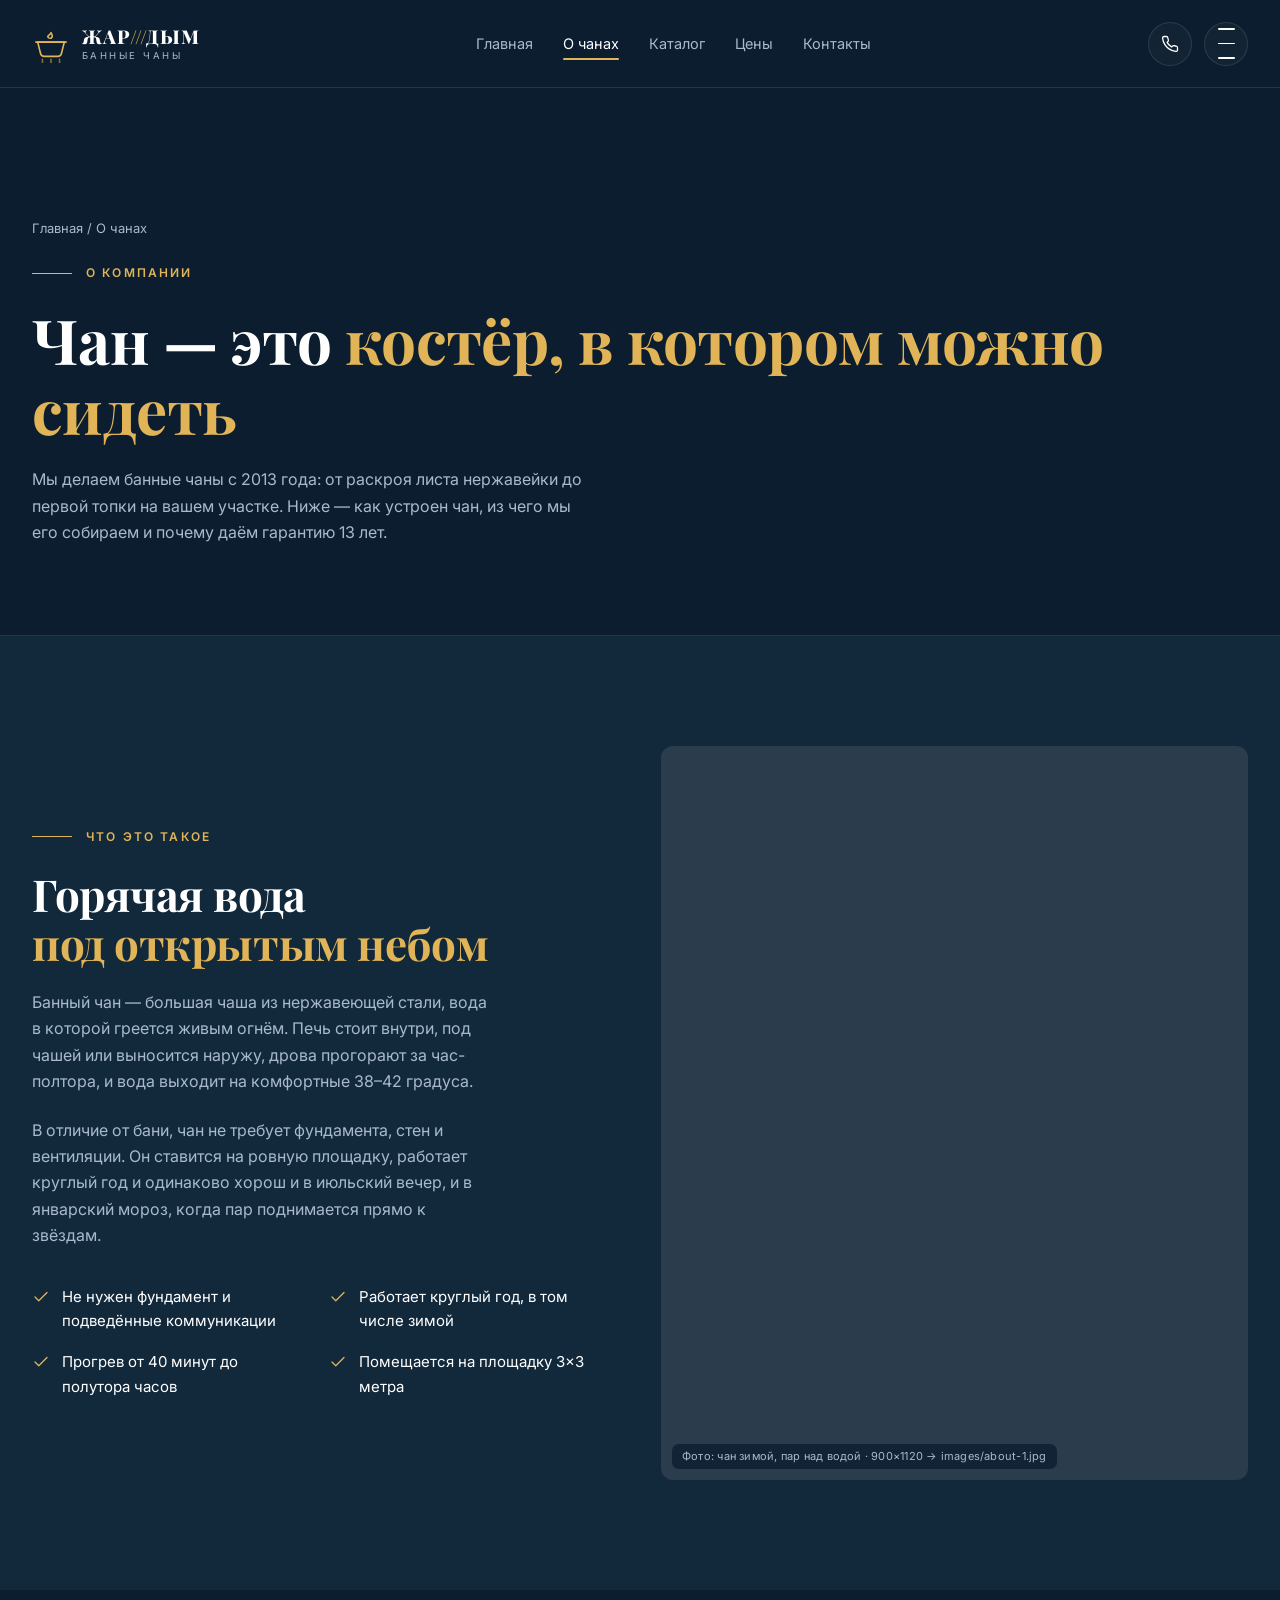
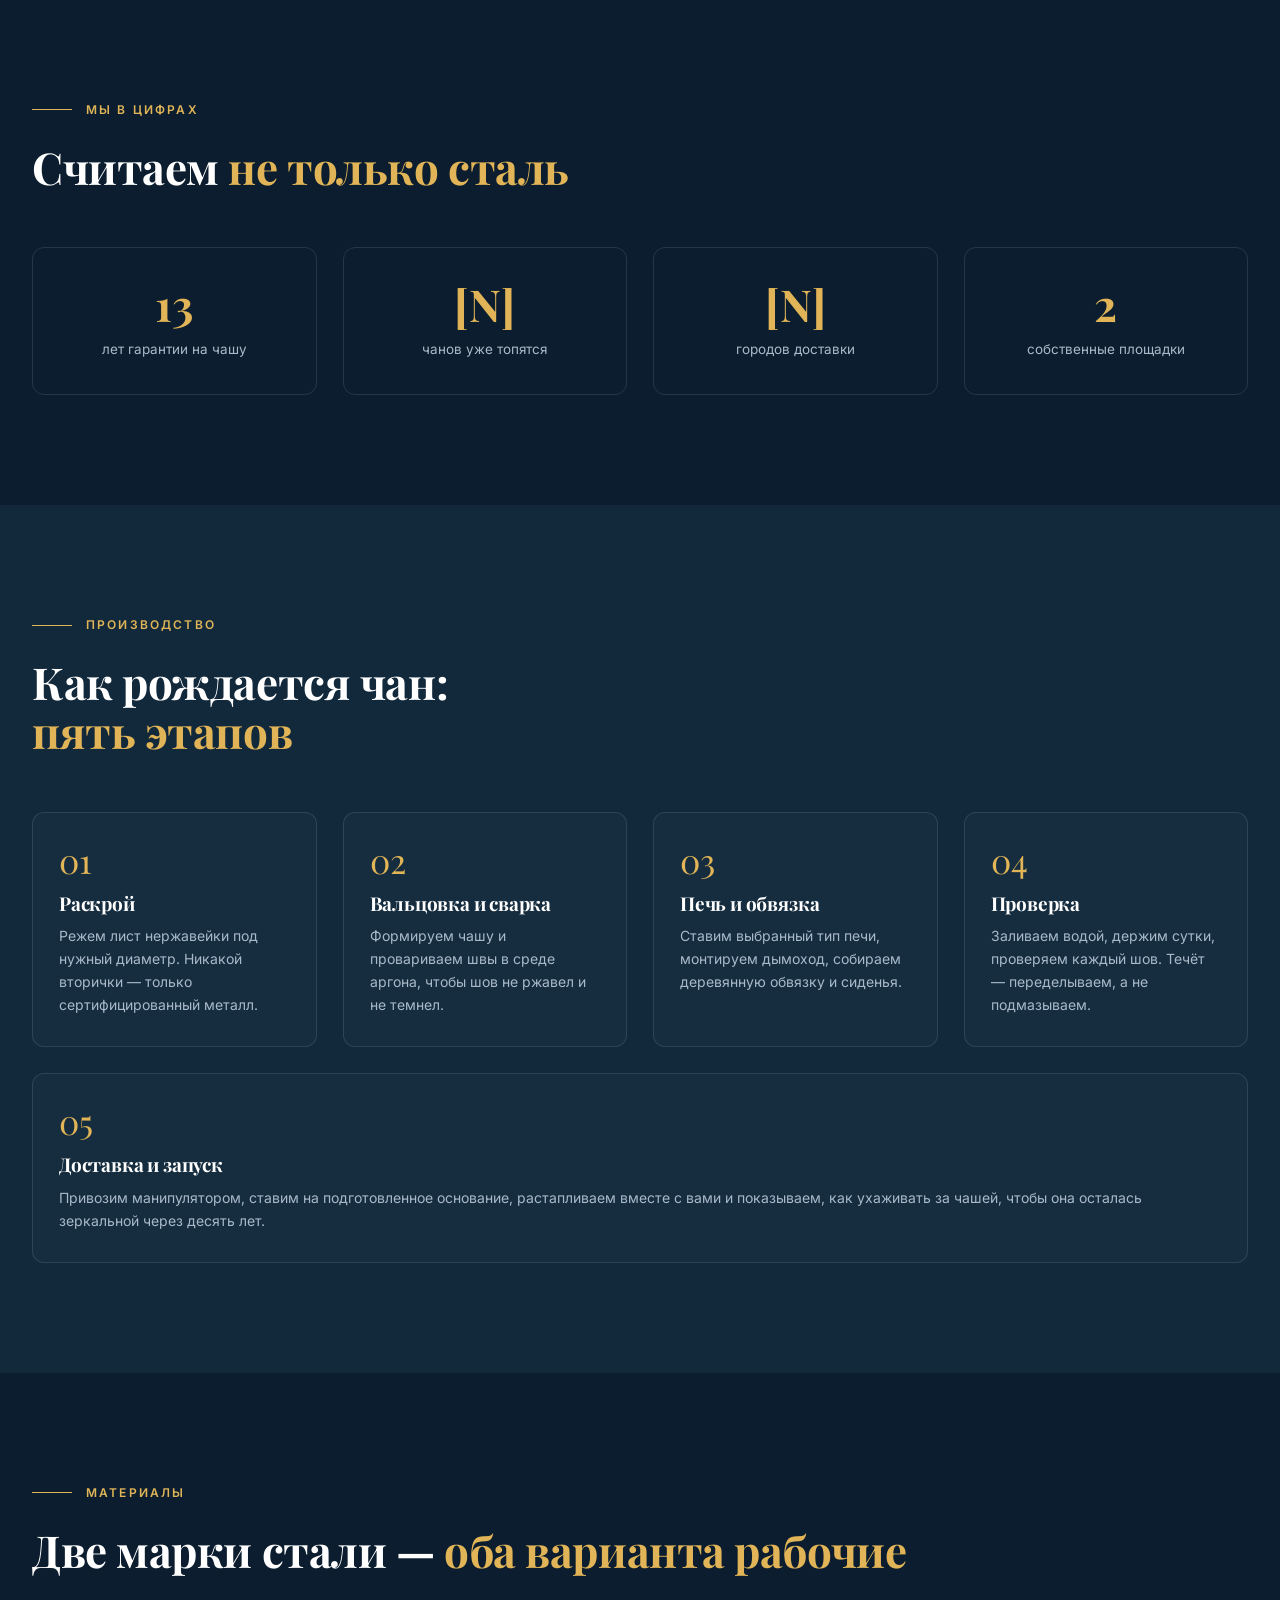
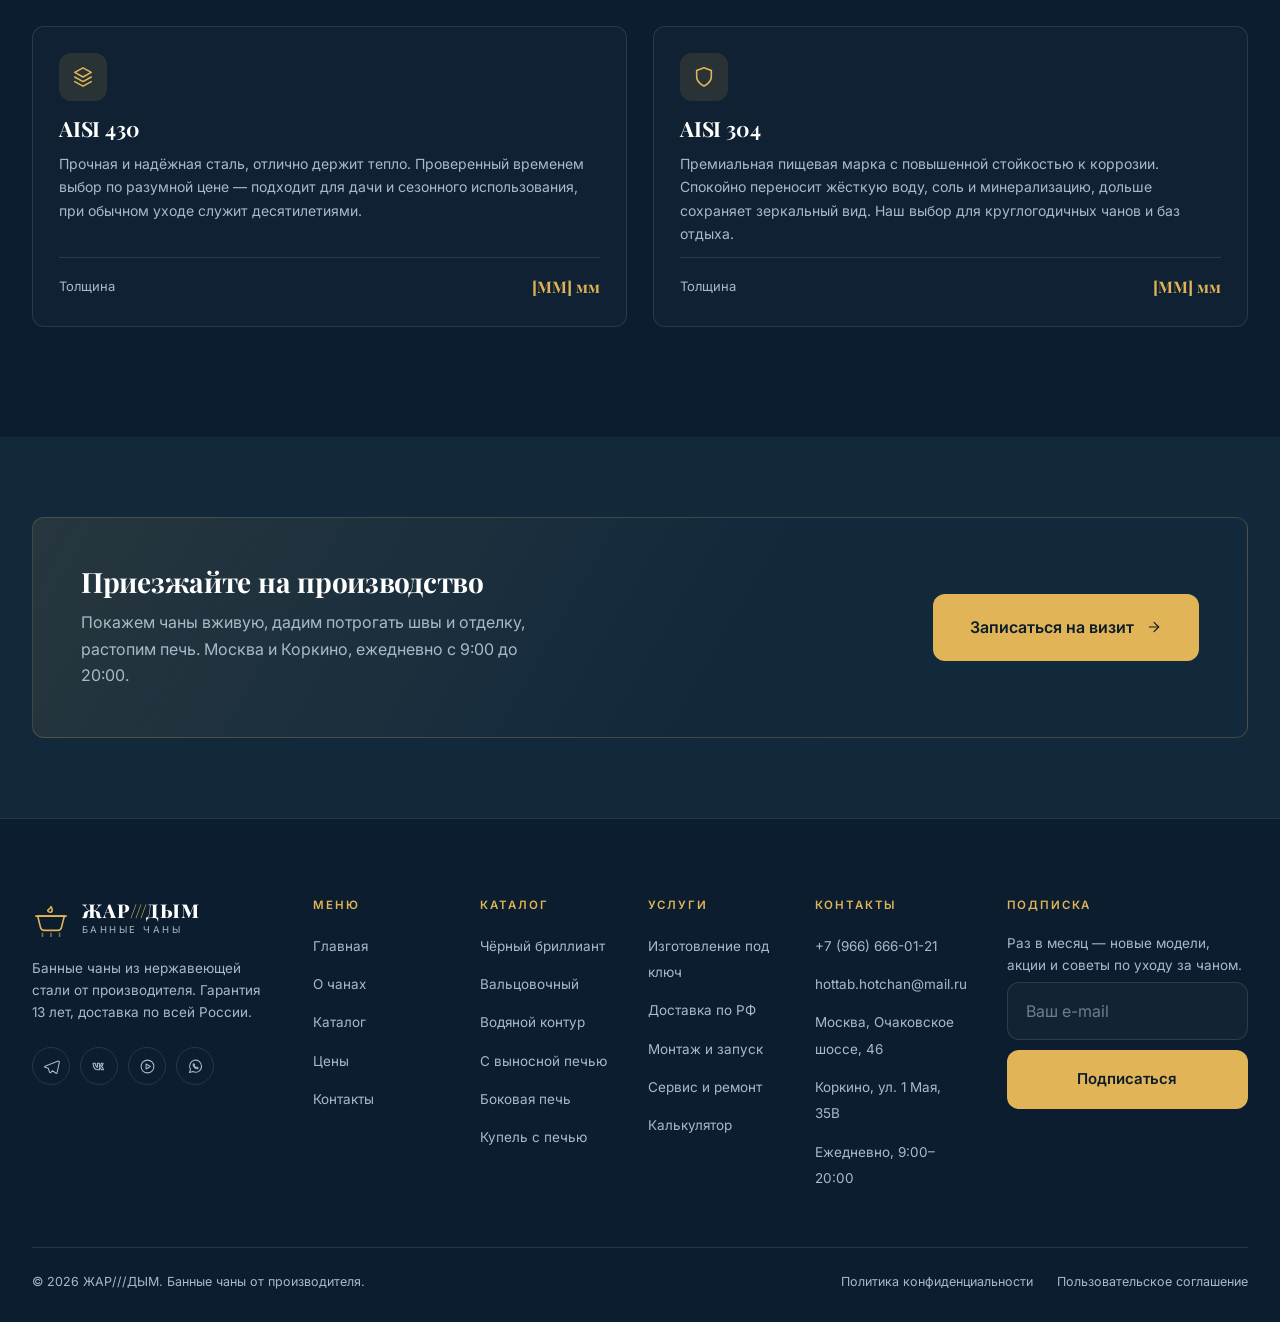
==== about.html @ 160769a7 "Add files via upload" ====
<!DOCTYPE html>
<html lang="ru">
<head>
<meta charset="UTF-8">
<meta name="viewport" content="width=device-width, initial-scale=1">
<title>О чанах — ЖАР///ДЫМ</title>
<meta name="description" content="Как устроен банный чан, из какой стали мы его варим, пять этапов производства и почему гарантия 13 лет.">
<link rel="preconnect" href="https://fonts.googleapis.com">
<link rel="preconnect" href="https://fonts.gstatic.com" crossorigin>
<link href="https://fonts.googleapis.com/css2?family=Playfair+Display:wght@600;700;800&family=Inter:wght@400;500;600;700&display=swap" rel="stylesheet">
<link rel="stylesheet" href="style.css">
</head>
<body>

<header class="header header--solid">
  <div class="container header__inner">
    <a class="logo" href="index.html" aria-label="Жар-Дым — на главную"><svg class="logo__mark" viewBox="0 0 40 40" fill="none" stroke="currentColor" stroke-width="1.7" stroke-linecap="round" stroke-linejoin="round"><path d="M6 18h28l-3 12a4 4 0 0 1-4 3H13a4 4 0 0 1-4-3Z"/><path d="M4 18h32"/><path d="M20 14c2.5-2 1-4.5 0-6-.5 2-2 2.5-3 3.5-1 1 0 2.5 3 2.5Z"/><path d="M11 40v-4M20 40v-4M29 40v-4" opacity=".55"/></svg><span class="logo__text"><span class="logo__name">ЖАР<i>///</i>ДЫМ</span><span class="logo__sub">банные чаны</span></span></a>
    <nav class="nav"><ul class="nav__list"><li><a class="nav__link" href="index.html">Главная</a></li><li><a class="nav__link is-active" href="about.html">О чанах</a></li><li><a class="nav__link" href="services.html">Каталог</a></li><li><a class="nav__link" href="prices.html">Цены</a></li><li><a class="nav__link" href="contacts.html">Контакты</a></li></ul></nav>
    <div class="header__actions">
      <a class="icon-btn" href="tel:+79666660121" aria-label="Позвонить"><svg width="18" height="18" viewBox="0 0 24 24" fill="none" stroke="currentColor" stroke-width="1.7" stroke-linecap="round" stroke-linejoin="round"><path d="M22 16.9v3a2 2 0 0 1-2.2 2 19.8 19.8 0 0 1-8.6-3.1 19.5 19.5 0 0 1-6-6A19.8 19.8 0 0 1 2.1 4.2 2 2 0 0 1 4.1 2h3a2 2 0 0 1 2 1.7c.1 1 .4 1.9.7 2.8a2 2 0 0 1-.5 2.1L8.1 9.9a16 16 0 0 0 6 6l1.3-1.2a2 2 0 0 1 2.1-.5c.9.3 1.8.6 2.8.7a2 2 0 0 1 1.7 2Z"/></svg></a>
      <button class="burger" type="button" data-burger aria-label="Меню" aria-expanded="false"><span></span><span></span><span></span></button>
    </div>
  </div>
</header>
<div class="mobile-menu" data-menu>
  <button class="mobile-menu__close" type="button" data-menu-close aria-label="Закрыть">&times;</button>
  <nav class="mobile-menu__list"><a class="" href="index.html">Главная</a><a class="is-active" href="about.html">О чанах</a><a class="" href="services.html">Каталог</a><a class="" href="prices.html">Цены</a><a class="" href="contacts.html">Контакты</a></nav>
  <div class="mobile-menu__foot">
    <a class="mobile-menu__phone" href="tel:+79666660121">+7 (966) 666-01-21</a>
    <span class="muted">Ежедневно, 9:00–20:00</span>
    <a class="btn btn--gold" href="contacts.html">Получить консультацию</a>
  </div>
</div>

<main>
<section class="page-hero">
  <div class="container">
    <p class="page-hero__crumbs"><a href="index.html">Главная</a> / О чанах</p>
    <div class="eyebrow">О компании</div>
    <h1 class="h-xl">Чан — это <span class="gold">костёр, в котором можно сидеть</span></h1>
    <p class="lead">Мы делаем банные чаны с 2013 года: от раскроя листа нержавейки до первой топки на вашем участке. Ниже — как устроен чан, из чего мы его собираем и почему даём гарантию 13 лет.</p>
  </div>
</section>

<section class="section section--b">
  <div class="container">
    <div class="why">
      <div>
        <div class="eyebrow">Что это такое</div>
        <h2 class="h-lg">Горячая вода<br><span class="gold">под открытым небом</span></h2>
        <p class="lead">Банный чан — большая чаша из нержавеющей стали, вода в которой греется живым огнём. Печь стоит внутри, под чашей или выносится наружу, дрова прогорают за час-полтора, и вода выходит на комфортные 38–42 градуса.</p>
        <p class="lead">В отличие от бани, чан не требует фундамента, стен и вентиляции. Он ставится на ровную площадку, работает круглый год и одинаково хорош и в июльский вечер, и в январский мороз, когда пар поднимается прямо к звёздам.</p>
        <div class="tick-list">
          <div class="tick"><svg width="18" height="18" viewBox="0 0 24 24" fill="none" stroke="currentColor" stroke-width="1.7" stroke-linecap="round" stroke-linejoin="round"><path d="M20 6 9 17l-5-5"/></svg><span>Не нужен фундамент и подведённые коммуникации</span></div>
          <div class="tick"><svg width="18" height="18" viewBox="0 0 24 24" fill="none" stroke="currentColor" stroke-width="1.7" stroke-linecap="round" stroke-linejoin="round"><path d="M20 6 9 17l-5-5"/></svg><span>Работает круглый год, в том числе зимой</span></div>
          <div class="tick"><svg width="18" height="18" viewBox="0 0 24 24" fill="none" stroke="currentColor" stroke-width="1.7" stroke-linecap="round" stroke-linejoin="round"><path d="M20 6 9 17l-5-5"/></svg><span>Прогрев от 40 минут до полутора часов</span></div>
          <div class="tick"><svg width="18" height="18" viewBox="0 0 24 24" fill="none" stroke="currentColor" stroke-width="1.7" stroke-linecap="round" stroke-linejoin="round"><path d="M20 6 9 17l-5-5"/></svg><span>Помещается на площадку 3×3 метра</span></div>
        </div>
      </div>
      <div class="ph" style="--img:url('images/about-1.jpg');aspect-ratio:4/5" data-ph="Фото: чан зимой, пар над водой · 900×1120 → images/about-1.jpg"></div>
    </div>
  </div>
</section>

<section class="section section--a">
  <div class="container">
    <div class="eyebrow">Мы в цифрах</div>
    <h2 class="h-lg">Считаем <span class="gold">не только сталь</span></h2>
    <div class="stats">
      <div class="stat"><b>13</b><span>лет гарантии на чашу</span></div>
      <div class="stat"><b>[N]</b><span>чанов уже топятся</span></div>
      <div class="stat"><b>[N]</b><span>городов доставки</span></div>
      <div class="stat"><b>2</b><span>собственные площадки</span></div>
    </div>
  </div>
</section>

<section class="section section--b">
  <div class="container">
    <div class="eyebrow">Производство</div>
    <h2 class="h-lg">Как рождается чан:<br><span class="gold">пять этапов</span></h2>
    <div class="steps">
      <article class="step"><div class="step__num">01</div><h3>Раскрой</h3><p>Режем лист нержавейки под нужный диаметр. Никакой вторички — только сертифицированный металл.</p></article>
      <article class="step"><div class="step__num">02</div><h3>Вальцовка и сварка</h3><p>Формируем чашу и провариваем швы в среде аргона, чтобы шов не ржавел и не темнел.</p></article>
      <article class="step"><div class="step__num">03</div><h3>Печь и обвязка</h3><p>Ставим выбранный тип печи, монтируем дымоход, собираем деревянную обвязку и сиденья.</p></article>
      <article class="step"><div class="step__num">04</div><h3>Проверка</h3><p>Заливаем водой, держим сутки, проверяем каждый шов. Течёт — переделываем, а не подмазываем.</p></article>
    </div>
    <div class="steps" style="margin-top:26px;grid-template-columns:1fr">
      <article class="step"><div class="step__num">05</div><h3>Доставка и запуск</h3><p>Привозим манипулятором, ставим на подготовленное основание, растапливаем вместе с вами и показываем, как ухаживать за чашей, чтобы она осталась зеркальной через десять лет.</p></article>
    </div>
  </div>
</section>

<section class="section section--a">
  <div class="container">
    <div class="eyebrow">Материалы</div>
    <h2 class="h-lg">Две марки стали — <span class="gold">оба варианта рабочие</span></h2>
    <div class="cards cards--2">
      <article class="card"><div class="card__body">
        <div class="card__icon"><svg width="22" height="22" viewBox="0 0 24 24" fill="none" stroke="currentColor" stroke-width="1.7" stroke-linecap="round" stroke-linejoin="round"><path d="m12 2 9 5-9 5-9-5Z"/><path d="m3 12 9 5 9-5"/><path d="m3 17 9 5 9-5"/></svg></div>
        <h3>AISI 430</h3>
        <p>Прочная и надёжная сталь, отлично держит тепло. Проверенный временем выбор по разумной цене — подходит для дачи и сезонного использования, при обычном уходе служит десятилетиями.</p>
        <div class="card__meta"><span>Толщина</span><b>[ММ] мм</b></div>
      </div></article>
      <article class="card"><div class="card__body">
        <div class="card__icon"><svg width="22" height="22" viewBox="0 0 24 24" fill="none" stroke="currentColor" stroke-width="1.7" stroke-linecap="round" stroke-linejoin="round"><path d="M12 22s8-4 8-10V5l-8-3-8 3v7c0 6 8 10 8 10Z"/></svg></div>
        <h3>AISI 304</h3>
        <p>Премиальная пищевая марка с повышенной стойкостью к коррозии. Спокойно переносит жёсткую воду, соль и минерализацию, дольше сохраняет зеркальный вид. Наш выбор для круглогодичных чанов и баз отдыха.</p>
        <div class="card__meta"><span>Толщина</span><b>[ММ] мм</b></div>
      </div></article>
    </div>
  </div>
</section>

<section class="section section--b section--tight">
  <div class="container">
    <div class="cta-band">
      <div>
        <h2 class="h-md">Приезжайте на производство</h2>
        <p class="lead" style="margin-top:12px">Покажем чаны вживую, дадим потрогать швы и отделку, растопим печь. Москва и Коркино, ежедневно с 9:00 до 20:00.</p>
      </div>
      <a class="btn btn--gold btn--lg" href="contacts.html">Записаться на визит <svg width="16" height="16" viewBox="0 0 24 24" fill="none" stroke="currentColor" stroke-width="1.7" stroke-linecap="round" stroke-linejoin="round"><path d="M5 12h14"/><path d="m12 5 7 7-7 7"/></svg></a>
    </div>
  </div>
</section>
</main>

<footer class="footer">
  <div class="container">
    <div class="footer__grid">
      <div class="footer__brand">
        <a class="logo" href="index.html" aria-label="Жар-Дым — на главную"><svg class="logo__mark" viewBox="0 0 40 40" fill="none" stroke="currentColor" stroke-width="1.7" stroke-linecap="round" stroke-linejoin="round"><path d="M6 18h28l-3 12a4 4 0 0 1-4 3H13a4 4 0 0 1-4-3Z"/><path d="M4 18h32"/><path d="M20 14c2.5-2 1-4.5 0-6-.5 2-2 2.5-3 3.5-1 1 0 2.5 3 2.5Z"/><path d="M11 40v-4M20 40v-4M29 40v-4" opacity=".55"/></svg><span class="logo__text"><span class="logo__name">ЖАР<i>///</i>ДЫМ</span><span class="logo__sub">банные чаны</span></span></a>
        <p class="footer__about">Банные чаны из нержавеющей стали от производителя. Гарантия 13 лет, доставка по всей России.</p>
        <div class="socials">
          <a class="social" href="#" aria-label="Telegram"><svg width="17" height="17" viewBox="0 0 24 24" fill="none" stroke="currentColor" stroke-width="1.5" stroke-linecap="round" stroke-linejoin="round"><path d="M21.5 4.3 2.9 11.5c-1.1.4-1.1 1.1-.2 1.4l4.7 1.5 1.8 5.5c.2.6.4.8 1 .8.5 0 .7-.2 1-.5l2.3-2.2 4.7 3.5c.9.5 1.5.2 1.7-.8l3.1-14.6c.3-1.2-.5-1.8-1.5-1.4Z"/></svg></a>
          <a class="social" href="#" aria-label="ВКонтакте"><svg width="17" height="17" viewBox="0 0 24 24" fill="none" stroke="currentColor" stroke-width="1.5" stroke-linecap="round" stroke-linejoin="round"><path d="M3 7.5h3c.3 3.5 1.9 5.5 3 5.9V7.5h2.9v4.3c1.1-.1 2.2-1.4 2.6-4.3H17c-.3 2.4-1.5 4-2.4 4.6 1 .5 2.4 1.9 3 4.4h-3c-.4-1.7-1.5-2.9-2.7-3v3H9c-3.2 0-5.5-2.5-6-8.5Z"/></svg></a>
          <a class="social" href="#" aria-label="Rutube"><svg width="17" height="17" viewBox="0 0 24 24" fill="none" stroke="currentColor" stroke-width="1.5" stroke-linecap="round" stroke-linejoin="round"><circle cx="12" cy="12" r="9"/><path d="m10 8.5 6 3.5-6 3.5Z"/></svg></a>
          <a class="social" href="https://wa.me/79666660121" aria-label="WhatsApp"><svg width="17" height="17" viewBox="0 0 24 24" fill="none" stroke="currentColor" stroke-width="1.5" stroke-linecap="round" stroke-linejoin="round"><path d="M20.5 11.6a8.4 8.4 0 0 1-12.3 7.5L3.5 20.5l1.5-4.6A8.4 8.4 0 1 1 20.5 11.6Z"/><path d="M8.8 8.4c.3-.6 1.1-.4 1.3 0l.6 1.3c.1.3 0 .6-.2.8l-.4.4a5 5 0 0 0 2.6 2.6l.4-.4c.2-.2.5-.3.8-.2l1.3.6c.4.2.6 1 0 1.3-1.4.7-3.4-.4-4.7-1.7-1.3-1.3-2.4-3.3-1.7-4.7Z"/></svg></a>
        </div>
      </div>
      <div class="footer__col"><h4>Меню</h4><ul>
        <li><a href="index.html">Главная</a></li>
        <li><a href="about.html">О чанах</a></li>
        <li><a href="services.html">Каталог</a></li>
        <li><a href="prices.html">Цены</a></li>
        <li><a href="contacts.html">Контакты</a></li>
      </ul></div>
      <div class="footer__col"><h4>Каталог</h4><ul>
        <li><a href="services.html#modeli">Чёрный бриллиант</a></li>
        <li><a href="services.html#modeli">Вальцовочный</a></li>
        <li><a href="services.html#modeli">Водяной контур</a></li>
        <li><a href="services.html#modeli">С выносной печью</a></li>
        <li><a href="services.html#modeli">Боковая печь</a></li>
        <li><a href="services.html#modeli">Купель с печью</a></li>
      </ul></div>
      <div class="footer__col"><h4>Услуги</h4><ul>
        <li><a href="services.html#uslugi">Изготовление под ключ</a></li>
        <li><a href="contacts.html#dostavka">Доставка по РФ</a></li>
        <li><a href="services.html#uslugi">Монтаж и запуск</a></li>
        <li><a href="services.html#uslugi">Сервис и ремонт</a></li>
        <li><a href="prices.html#kalkulyator">Калькулятор</a></li>
      </ul></div>
      <div class="footer__col"><h4>Контакты</h4><ul>
        <li><a href="tel:+79666660121">+7 (966) 666-01-21</a></li>
        <li><a href="mailto:hottab.hotchan@mail.ru">hottab.hotchan@mail.ru</a></li>
        <li><span>Москва, Очаковское шоссе, 46</span></li>
        <li><span>Коркино, ул. 1 Мая, 35В</span></li>
        <li><span>Ежедневно, 9:00–20:00</span></li>
      </ul></div>
      <div class="footer__col subscribe"><h4>Подписка</h4>
        <p class="muted" style="font-size:13.5px">Раз в месяц — новые модели, акции и советы по уходу за чаном.</p>
        <form onsubmit="return false">
          <input class="input" type="email" placeholder="Ваш e-mail" aria-label="E-mail">
          <button class="btn btn--gold btn--block" type="submit">Подписаться</button>
        </form>
      </div>
    </div>
  </div>
  <div class="container">
    <div class="footer__bottom">
      <span>© 2026 ЖАР///ДЫМ. Банные чаны от производителя.</span>
      <span class="footer__legal">
        <a href="#">Политика конфиденциальности</a>
        <a href="#">Пользовательское соглашение</a>
      </span>
    </div>
  </div>
</footer>

<script src="script.js"></script>
</body>
</html>
---- style.css ----
/* ============================================================
   ЖАР///ДЫМ — банные чаны
   Общий файл стилей для всех страниц
   ============================================================ */

/* ---------- 1. Переменные и сброс ---------- */
:root{
  --bg:#0E2233;
  --sec-a:#0B1D2E;
  --sec-b:#12293C;
  --card:#14304a;
  --gold:#E0B457;
  --gold-dim:#c99f45;
  --text:#ffffff;
  --muted:#A8BACA;
  --line:rgba(224,180,87,.22);
  --line-soft:rgba(168,186,202,.16);
  --r:12px;
  --ph-bg:#2b3d4d;
  --container:1280px;
  --hdr:88px;
}

*,*::before,*::after{box-sizing:border-box;}
html{scroll-behavior:smooth;}
body{
  margin:0;
  background:var(--bg);
  color:var(--text);
  font-family:'Inter',system-ui,-apple-system,'Segoe UI',Roboto,sans-serif;
  font-size:16px;
  line-height:1.65;
  -webkit-font-smoothing:antialiased;
  overflow-x:hidden;
}
img{max-width:100%;display:block;}
a{color:inherit;text-decoration:none;}
button,input,textarea,select{font:inherit;color:inherit;}
ul{margin:0;padding:0;list-style:none;}
h1,h2,h3,h4{
  font-family:'Playfair Display',Georgia,serif;
  font-weight:700;
  line-height:1.12;
  margin:0;
  letter-spacing:-.01em;
}
p{margin:0;}
.gold{color:var(--gold);}
.muted{color:var(--muted);}

/* ---------- 2. Сетка ---------- */
.container{
  width:100%;
  max-width:var(--container);
  margin:0 auto;
  padding:0 32px;
}
.section{padding:110px 0;}
.section--a{background:var(--sec-a);}
.section--b{background:var(--sec-b);}
.section--tight{padding:80px 0;}

/* тонкая золотая линия-разделитель */
.hr-gold{
  height:1px;
  background:linear-gradient(90deg,transparent,var(--line),transparent);
  border:0;
  margin:0;
}

/* ---------- 3. Типографика секций ---------- */
.eyebrow{
  display:flex;
  align-items:center;
  gap:14px;
  font-size:12px;
  font-weight:600;
  letter-spacing:.18em;
  text-transform:uppercase;
  color:var(--gold);
  margin-bottom:22px;
}
.eyebrow::before{
  content:"";
  width:40px;
  height:1px;
  background:var(--gold);
  flex:none;
}
.eyebrow--center{justify-content:center;}

.h-xl{font-size:clamp(38px,5.4vw,62px);}
.h-lg{font-size:clamp(30px,3.6vw,44px);}
.h-md{font-size:clamp(22px,2.2vw,28px);}
.h-sm{font-size:20px;}

.lead{
  color:var(--muted);
  font-size:16px;
  max-width:46ch;
  margin-top:22px;
}
.lead--center{margin-left:auto;margin-right:auto;text-align:center;}

/* ---------- 4. Кнопки ---------- */
.btn{
  display:inline-flex;
  align-items:center;
  justify-content:center;
  gap:12px;
  padding:16px 30px;
  border-radius:var(--r);
  border:1px solid transparent;
  font-size:15px;
  font-weight:600;
  cursor:pointer;
  transition:background .2s,color .2s,border-color .2s,transform .15s;
  text-align:center;
}
.btn:active{transform:translateY(1px);}
.btn--gold{background:var(--gold);color:#0d1c29;}
.btn--gold:hover{background:#efc76a;}
.btn--ghost{border-color:var(--line);color:var(--text);background:transparent;}
.btn--ghost:hover{border-color:var(--gold);color:var(--gold);}
.btn--block{width:100%;}
.btn--lg{padding:19px 36px;font-size:16px;}
.btn[disabled]{opacity:.45;cursor:not-allowed;}
.btn svg{flex:none;}

/* ---------- 5. Заглушки под фотографии ----------
   Серый прямоугольник с подписью. Если положить реальный файл
   в images/, он подхватится автоматически через --img.
   Чтобы убрать подписи после загрузки фото — удалите правило .ph::after
------------------------------------------------------------------ */
.ph{
  position:relative;
  background-color:var(--ph-bg);
  background-image:var(--img);
  background-size:cover;
  background-position:center;
  border-radius:var(--r);
  overflow:hidden;
}
.ph::after{
  content:attr(data-ph);
  position:absolute;
  left:10px;
  bottom:10px;
  max-width:calc(100% - 20px);
  padding:5px 10px;
  background:rgba(11,29,46,.78);
  border:1px solid var(--line-soft);
  border-radius:8px;
  font-size:11px;
  line-height:1.35;
  letter-spacing:.02em;
  color:var(--muted);
  pointer-events:none;
}

/* ---------- 6. Шапка ---------- */
.header{
  position:absolute;
  top:0;left:0;right:0;
  z-index:60;
  height:var(--hdr);
  display:flex;
  align-items:center;
}
.header--solid{
  position:relative;
  background:var(--sec-a);
  border-bottom:1px solid var(--line-soft);
}
.header__inner{
  display:flex;
  align-items:center;
  gap:32px;
  width:100%;
}

.logo{display:flex;align-items:center;gap:12px;flex:none;}
.logo__mark{
  width:38px;height:38px;flex:none;
  color:var(--gold);
}
.logo__text{display:flex;flex-direction:column;line-height:1;}
.logo__name{
  font-family:'Playfair Display',serif;
  font-size:19px;
  font-weight:800;
  letter-spacing:.04em;
}
.logo__name i{color:var(--gold);font-style:normal;letter-spacing:-.02em;}
.logo__sub{
  font-size:9.5px;
  letter-spacing:.26em;
  text-transform:uppercase;
  color:var(--muted);
  margin-top:5px;
}

.nav{margin:0 auto;}
.nav__list{display:flex;gap:30px;}
.nav__link{
  position:relative;
  font-size:14.5px;
  color:var(--muted);
  padding:6px 0;
  transition:color .2s;
}
.nav__link:hover{color:var(--text);}
.nav__link.is-active{color:var(--text);}
.nav__link.is-active::after{
  content:"";
  position:absolute;
  left:0;right:0;bottom:-2px;
  height:2px;
  background:var(--gold);
  border-radius:2px;
}

.header__actions{display:flex;align-items:center;gap:12px;flex:none;}
.icon-btn{
  width:44px;height:44px;
  display:grid;place-items:center;
  border-radius:50%;
  border:1px solid var(--line-soft);
  background:rgba(255,255,255,.03);
  color:var(--text);
  cursor:pointer;
  transition:border-color .2s,color .2s;
}
.icon-btn:hover{border-color:var(--gold);color:var(--gold);}
.burger{
  width:44px;height:44px;
  display:grid;place-items:center;gap:0;
  border-radius:50%;
  border:1px solid var(--line-soft);
  background:rgba(255,255,255,.03);
  cursor:pointer;
}
.burger span{
  display:block;
  width:17px;height:1.6px;
  background:var(--text);
  border-radius:2px;
  transition:transform .25s,opacity .2s;
}
.burger span+span{margin-top:4px;}
.burger.is-open span:nth-child(1){transform:translateY(5.6px) rotate(45deg);}
.burger.is-open span:nth-child(2){opacity:0;}
.burger.is-open span:nth-child(3){transform:translateY(-5.6px) rotate(-45deg);}

/* мобильное меню */
.mobile-menu{
  position:fixed;
  inset:0;
  z-index:90;
  background:var(--sec-a);
  padding:100px 32px 40px;
  transform:translateX(100%);
  transition:transform .32s ease;
  overflow-y:auto;
}
.mobile-menu.is-open{transform:translateX(0);}
.mobile-menu__list{display:flex;flex-direction:column;}
.mobile-menu__list a{
  display:block;
  padding:18px 0;
  font-family:'Playfair Display',serif;
  font-size:24px;
  border-bottom:1px solid var(--line-soft);
}
.mobile-menu__list a.is-active{color:var(--gold);}
.mobile-menu__foot{margin-top:34px;display:flex;flex-direction:column;gap:14px;}
.mobile-menu__phone{font-size:22px;font-weight:600;}
.mobile-menu__close{
  position:absolute;
  top:22px;right:26px;
  width:44px;height:44px;
  border-radius:50%;
  border:1px solid var(--line-soft);
  background:transparent;
  color:var(--text);
  font-size:22px;
  cursor:pointer;
  line-height:1;
}

/* ---------- 7. Первый экран ---------- */
.hero{
  position:relative;
  min-height:760px;
  display:flex;
  align-items:center;
  padding:calc(var(--hdr) + 40px) 0 70px;
  overflow:hidden;
}
.hero__media{
  position:absolute;
  inset:0;
  background-color:var(--ph-bg);
  background-image:var(--img);
  background-size:cover;
  background-position:center;
}
.hero__media::before{
  content:"";
  position:absolute;
  inset:0;
  background:
    linear-gradient(90deg,rgba(11,25,40,.94) 0%,rgba(11,25,40,.80) 42%,rgba(11,25,40,.30) 75%,rgba(11,25,40,.55) 100%),
    linear-gradient(180deg,rgba(11,25,40,.75) 0%,transparent 30%,rgba(11,25,40,.55) 100%);
}
.hero__media::after{
  content:attr(data-ph);
  position:absolute;
  right:14px;bottom:14px;
  padding:6px 12px;
  background:rgba(11,29,46,.75);
  border:1px solid var(--line-soft);
  border-radius:8px;
  font-size:11px;
  color:var(--muted);
}
.hero__inner{position:relative;z-index:2;max-width:640px;}

.geo{
  display:flex;
  align-items:center;
  gap:9px;
  font-size:13px;
  color:var(--muted);
  margin-bottom:26px;
}
.geo svg{color:var(--gold);flex:none;}

.hero__title{font-size:clamp(40px,5.8vw,66px);}
.hero__text{color:#c9d6e0;margin-top:24px;max-width:44ch;font-size:16.5px;}

.chips{display:flex;flex-wrap:wrap;gap:10px;margin-top:34px;}
.chip{
  display:inline-flex;
  align-items:center;
  gap:9px;
  padding:11px 18px;
  border:1px solid var(--line-soft);
  border-radius:var(--r);
  background:rgba(14,34,51,.55);
  backdrop-filter:blur(6px);
  font-size:13.5px;
  color:#dbe6ee;
}
.chip svg{color:var(--gold);flex:none;}

.hero__cta{display:flex;align-items:center;gap:26px;flex-wrap:wrap;margin-top:36px;}
.hero__price{font-size:14px;color:var(--muted);}
.hero__price b{
  font-family:'Playfair Display',serif;
  font-size:26px;
  color:var(--gold);
  font-weight:700;
  margin:0 4px;
}

.rating{display:flex;align-items:center;gap:14px;margin-top:38px;flex-wrap:wrap;}
.rating__stars{display:flex;gap:4px;color:var(--gold);}
.rating__stars svg{fill:currentColor;stroke:none;}
.rating__value{font-weight:600;font-size:15px;}
.rating__count{color:var(--muted);font-size:13px;}

/* ---------- 8. Внутренний герой (не главная) ---------- */
.page-hero{
  position:relative;
  padding:130px 0 90px;
  background:var(--sec-a);
  border-bottom:1px solid var(--line-soft);
}
.page-hero__crumbs{font-size:13px;color:var(--muted);margin-bottom:24px;}
.page-hero__crumbs a:hover{color:var(--gold);}
.page-hero .lead{max-width:56ch;}

/* ---------- 9. Блок «Почему мы» ---------- */
.why{
  display:grid;
  grid-template-columns:minmax(0,1fr) minmax(0,1.05fr);
  gap:70px;
  align-items:center;
}
.why__features{
  display:grid;
  grid-template-columns:1fr 1fr;
  gap:22px 30px;
  margin:38px 0 40px;
}
.feature{display:flex;align-items:flex-start;gap:13px;}
.feature svg{color:var(--gold);flex:none;margin-top:2px;}
.feature b{font-weight:500;font-size:14.5px;display:block;}
.feature span{font-size:12.5px;color:var(--muted);display:block;margin-top:2px;}

/* ромбовидный коллаж */
.diamond{
  position:relative;
  width:100%;
  max-width:560px;
  margin-left:auto;
  aspect-ratio:1;
}
.diamond__cell{
  position:absolute;
  width:var(--s);
  aspect-ratio:1;
  left:var(--x);
  top:var(--y);
  transform:translate(-50%,-50%) rotate(45deg);
  border:2px solid rgba(224,180,87,.35);
  border-radius:8px;
  overflow:hidden;
  background-color:var(--ph-bg);
}
.diamond__img{
  position:absolute;
  inset:0;
  transform:rotate(-45deg) scale(1.45);
  background-color:var(--ph-bg);
  background-image:var(--img);
  background-size:cover;
  background-position:center;
}
.diamond__cell::after{
  content:attr(data-ph);
  position:absolute;
  inset:0;
  display:grid;
  place-items:center;
  transform:rotate(-45deg);
  text-align:center;
  font-size:11px;
  line-height:1.3;
  color:var(--muted);
  padding:14%;
  pointer-events:none;
}
.diamond__badge{
  position:absolute;
  left:50%;top:44%;
  width:13%;
  aspect-ratio:1;
  transform:translate(-50%,-50%) rotate(45deg);
  background:var(--gold);
  border-radius:10px;
  display:grid;
  place-items:center;
  z-index:5;
  box-shadow:0 0 0 12px rgba(14,34,51,.9);
}
.diamond__badge svg{transform:rotate(-45deg);color:#0d1c29;}

/* ---------- 10. Блок-предложение ---------- */
.offer{
  position:relative;
  min-height:520px;
  display:flex;
  align-items:center;
  padding:90px 0;
  overflow:hidden;
}
.offer__media{
  position:absolute;
  inset:0;
  background-color:var(--ph-bg);
  background-image:var(--img);
  background-size:cover;
  background-position:center;
}
.offer__media::before{
  content:"";
  position:absolute;inset:0;
  background:linear-gradient(90deg,rgba(11,25,40,.92) 0%,rgba(11,25,40,.62) 50%,rgba(11,25,40,.45) 100%);
}
.offer__media::after{
  content:attr(data-ph);
  position:absolute;
  left:14px;bottom:14px;
  padding:6px 12px;
  background:rgba(11,29,46,.75);
  border:1px solid var(--line-soft);
  border-radius:8px;
  font-size:11px;
  color:var(--muted);
}
.offer__grid{
  position:relative;z-index:2;
  display:grid;
  grid-template-columns:minmax(0,1fr) 400px;
  gap:60px;
  align-items:center;
}
.checks{display:grid;gap:16px;margin-top:32px;}
.check{display:flex;align-items:flex-start;gap:12px;font-size:15px;color:#dbe6ee;}
.check svg{color:var(--gold);flex:none;margin-top:3px;}

.offer__card{
  background:rgba(11,25,40,.82);
  backdrop-filter:blur(10px);
  border:1px solid var(--line);
  border-radius:var(--r);
  padding:32px;
}
.offer__price{font-size:14px;color:var(--muted);}
.offer__price b{
  font-family:'Playfair Display',serif;
  font-size:38px;
  color:var(--gold);
  font-weight:700;
  display:inline-block;
  margin:0 6px;
}
.specs{
  display:grid;
  grid-template-columns:repeat(3,1fr);
  gap:12px;
  margin:26px 0;
  padding:22px 0;
  border-top:1px solid var(--line-soft);
  border-bottom:1px solid var(--line-soft);
}
.spec{text-align:center;}
.spec svg{color:var(--gold);margin:0 auto 8px;}
.spec b{display:block;font-size:14px;font-weight:600;}
.spec span{display:block;font-size:11.5px;color:var(--muted);}

/* ---------- 11. Шаги / карточки ---------- */
.steps{
  display:grid;
  grid-template-columns:repeat(4,1fr);
  gap:26px;
  margin-top:56px;
}
.step{
  border:1px solid var(--line-soft);
  border-radius:var(--r);
  padding:30px 26px;
  background:rgba(255,255,255,.02);
  transition:border-color .2s;
}
.step:hover{border-color:var(--line);}
.step__num{
  font-family:'Playfair Display',serif;
  font-size:34px;
  color:var(--gold);
  line-height:1;
  margin-bottom:16px;
}
.step h3{font-size:19px;margin-bottom:10px;}
.step p{font-size:14px;color:var(--muted);}

.cards{
  display:grid;
  grid-template-columns:repeat(3,1fr);
  gap:26px;
  margin-top:52px;
}
.cards--2{grid-template-columns:repeat(2,1fr);}
.cards--4{grid-template-columns:repeat(4,1fr);}
.card{
  border:1px solid var(--line-soft);
  border-radius:var(--r);
  background:rgba(255,255,255,.02);
  overflow:hidden;
  display:flex;
  flex-direction:column;
  transition:border-color .2s,transform .2s;
}
.card:hover{border-color:var(--line);transform:translateY(-3px);}
.card .ph{border-radius:0;aspect-ratio:4/3;}
.card__body{padding:26px;display:flex;flex-direction:column;gap:12px;flex:1;}
.card__body h3{font-size:21px;}
.card__body p{font-size:14px;color:var(--muted);flex:1;}
.card__meta{
  display:flex;
  justify-content:space-between;
  align-items:center;
  padding-top:16px;
  border-top:1px solid var(--line-soft);
  font-size:13px;
  color:var(--muted);
}
.card__meta b{color:var(--gold);font-size:16px;font-family:'Playfair Display',serif;}
.card__icon{
  width:48px;height:48px;
  border-radius:12px;
  display:grid;place-items:center;
  background:rgba(224,180,87,.12);
  color:var(--gold);
  margin-bottom:4px;
}

/* ---------- 12. Цифры ---------- */
.stats{
  display:grid;
  grid-template-columns:repeat(4,1fr);
  gap:26px;
  margin-top:56px;
}
.stat{
  text-align:center;
  padding:34px 20px;
  border:1px solid var(--line-soft);
  border-radius:var(--r);
}
.stat b{
  display:block;
  font-family:'Playfair Display',serif;
  font-size:44px;
  color:var(--gold);
  line-height:1;
}
.stat span{display:block;margin-top:12px;font-size:13.5px;color:var(--muted);}

/* ---------- 13. Список с галочками ---------- */
.tick-list{display:grid;grid-template-columns:1fr 1fr;gap:16px 34px;margin-top:36px;}
.tick{display:flex;align-items:flex-start;gap:12px;font-size:15px;}
.tick svg{color:var(--gold);flex:none;margin-top:3px;}

/* ---------- 14. Таблица ---------- */
.table-wrap{overflow-x:auto;margin-top:40px;border:1px solid var(--line-soft);border-radius:var(--r);}
table{width:100%;border-collapse:collapse;min-width:560px;}
th,td{padding:16px 22px;text-align:left;font-size:14.5px;}
th{
  background:rgba(224,180,87,.08);
  color:var(--gold);
  font-weight:600;
  font-size:12px;
  letter-spacing:.12em;
  text-transform:uppercase;
}
td{border-top:1px solid var(--line-soft);color:var(--muted);}
td:first-child{color:var(--text);font-weight:500;}

/* ---------- 15. Тарифы ---------- */
.plans{display:grid;grid-template-columns:repeat(3,1fr);gap:26px;margin-top:56px;align-items:start;}
.plan{
  border:1px solid var(--line-soft);
  border-radius:var(--r);
  padding:34px 30px;
  background:rgba(255,255,255,.02);
  display:flex;flex-direction:column;gap:20px;
}
.plan--hot{border-color:var(--gold);background:rgba(224,180,87,.05);position:relative;}
.plan__tag{
  position:absolute;top:-13px;left:30px;
  background:var(--gold);color:#0d1c29;
  font-size:11px;font-weight:700;letter-spacing:.1em;text-transform:uppercase;
  padding:5px 14px;border-radius:20px;
}
.plan h3{font-size:24px;}
.plan__price{
  font-family:'Playfair Display',serif;
  font-size:36px;
  color:var(--gold);
}
.plan__price small{font-size:14px;color:var(--muted);font-family:'Inter',sans-serif;display:block;margin-top:4px;}
.plan ul{display:grid;gap:12px;padding-top:20px;border-top:1px solid var(--line-soft);}
.plan li{display:flex;gap:10px;font-size:14px;color:var(--muted);}
.plan li svg{color:var(--gold);flex:none;margin-top:3px;}

/* ---------- 16. Калькулятор ---------- */
.quiz-layout{display:grid;grid-template-columns:minmax(0,1fr) 330px;gap:26px;margin-top:52px;align-items:start;}
.quiz{
  background:var(--card);
  border:1px solid var(--line-soft);
  border-radius:var(--r);
  padding:36px;
  min-height:520px;
}
.quiz__top{display:flex;align-items:center;gap:20px;margin-bottom:30px;}
.quiz__bar{flex:1;height:6px;border-radius:6px;background:rgba(168,186,202,.18);overflow:hidden;}
.quiz__bar i{display:block;height:100%;background:var(--gold);border-radius:6px;transition:width .3s ease;}
.quiz__count{font-size:12.5px;color:var(--muted);flex:none;}
.quiz__q{text-align:center;font-size:clamp(21px,2.4vw,28px);}
.quiz__hint{text-align:center;color:var(--gold);font-size:13px;margin-top:12px;}
.quiz__sub{text-align:center;color:var(--muted);font-size:13px;margin-top:10px;}

.quiz__options{display:grid;grid-template-columns:1fr 1fr;gap:16px;margin-top:32px;}
.opt{
  text-align:left;
  padding:20px 22px;
  border:1px solid var(--line-soft);
  border-radius:var(--r);
  background:rgba(255,255,255,.02);
  cursor:pointer;
  transition:border-color .2s,background .2s;
  display:flex;flex-direction:column;gap:8px;
}
.opt:hover{border-color:var(--gold);}
.opt.is-picked{border-color:var(--gold);background:rgba(224,180,87,.10);}
.opt__img{width:100%;aspect-ratio:4/3;margin-bottom:4px;}
.opt b{font-size:15px;font-weight:600;}
.opt span{font-size:12.5px;color:var(--muted);line-height:1.5;}

.quiz__nav{display:flex;justify-content:space-between;align-items:center;gap:16px;margin-top:32px;}
.quiz__back{
  background:none;border:0;color:var(--muted);cursor:pointer;font-size:14px;
  display:inline-flex;align-items:center;gap:8px;padding:8px 0;
}
.quiz__back:hover{color:var(--gold);}
.quiz__back[hidden]{display:none;}

.consult{
  background:var(--card);
  border:1px solid var(--line-soft);
  border-radius:var(--r);
  padding:28px;
  position:sticky;
  top:24px;
}
.consult__head{display:flex;align-items:center;gap:14px;margin-bottom:22px;}
.consult__ava{
  width:46px;height:46px;flex:none;
  border-radius:50%;
  background:var(--gold);
  color:#0d1c29;
  display:grid;place-items:center;
  font-weight:700;font-size:14px;
  font-family:'Playfair Display',serif;
}
.consult__who{display:flex;flex-direction:column;gap:2px;}
.consult__who b{font-size:15px;}
.consult__who span{font-size:12px;color:var(--muted);}
.consult__title{font-size:12px;letter-spacing:.1em;text-transform:uppercase;color:var(--muted);margin:24px 0 14px;}
.consult ul{display:grid;gap:12px;}
.consult li{display:flex;gap:10px;font-size:13px;color:var(--muted);}
.consult li svg{color:var(--gold);flex:none;margin-top:2px;}

/* итог квиза */
.quiz-result{display:grid;gap:18px;}
.summary{
  border:1px solid var(--line-soft);
  border-radius:var(--r);
  padding:22px;
  display:grid;
  gap:10px;
}
.summary__row{display:flex;justify-content:space-between;gap:20px;font-size:14px;}
.summary__row dt{color:var(--muted);flex:none;max-width:45%;}
.summary__row dd{margin:0;text-align:right;}

/* ---------- 17. Формы ---------- */
.field{display:grid;gap:8px;margin-bottom:16px;}
.field label{font-size:13px;color:var(--muted);}
.input,textarea.input{
  width:100%;
  padding:15px 18px;
  border-radius:var(--r);
  border:1px solid var(--line-soft);
  background:rgba(255,255,255,.03);
  color:var(--text);
  outline:none;
  transition:border-color .2s;
}
.input::placeholder{color:rgba(168,186,202,.6);}
.input:focus{border-color:var(--gold);}
textarea.input{resize:vertical;min-height:110px;}
.form-note{font-size:11.5px;color:var(--muted);text-align:center;margin-top:14px;line-height:1.5;}
.form-card{
  background:var(--card);
  border:1px solid var(--line-soft);
  border-radius:var(--r);
  padding:34px;
}
.form-card h3{font-size:23px;margin-bottom:8px;}

.switch{display:flex;gap:8px;flex-wrap:wrap;margin-bottom:18px;}
.switch button{
  padding:10px 20px;
  border-radius:var(--r);
  border:1px solid var(--line-soft);
  background:transparent;
  color:var(--muted);
  cursor:pointer;
  font-size:14px;
  transition:.2s;
}
.switch button.is-active{background:rgba(224,180,87,.14);border-color:var(--gold);color:var(--gold);}

/* ---------- 18. Контакты ---------- */
.contacts-grid{display:grid;grid-template-columns:minmax(0,1fr) minmax(0,1fr);gap:60px;align-items:start;}
.contact-list{display:grid;gap:4px;}
.contact-item{display:flex;gap:18px;padding:20px 0;border-bottom:1px solid var(--line-soft);}
.contact-item__ico{
  width:42px;height:42px;flex:none;
  border-radius:10px;
  display:grid;place-items:center;
  background:rgba(224,180,87,.12);
  color:var(--gold);
}
.contact-item__body{display:flex;flex-direction:column;min-width:0;}
.contact-item__body b{font-size:16px;font-weight:500;}
.contact-item__body span{font-size:12.5px;color:var(--muted);margin-top:3px;}
.contact-item a:hover{color:var(--gold);}

.maps{display:grid;grid-template-columns:1fr 1fr;gap:26px;margin-top:56px;}
.map-card{border:1px solid var(--line-soft);border-radius:var(--r);overflow:hidden;}
.map-card .ph{border-radius:0;aspect-ratio:16/10;}
.map-card__cap{padding:16px 20px;font-size:13.5px;color:var(--muted);display:flex;gap:10px;align-items:center;}
.map-card__cap svg{color:var(--gold);flex:none;}

/* ---------- 19. Подвал ---------- */
.footer{background:var(--sec-a);padding:80px 0 0;border-top:1px solid var(--line-soft);}
.footer__grid{
  display:grid;
  grid-template-columns:1.9fr repeat(4,1fr) 1.9fr;
  gap:40px;
  padding-bottom:56px;
}
.footer__about{font-size:13.5px;color:var(--muted);margin-top:20px;max-width:30ch;}
.socials{display:flex;gap:10px;margin-top:24px;}
.social{
  width:38px;height:38px;
  border-radius:50%;
  border:1px solid var(--line-soft);
  display:grid;place-items:center;
  color:var(--muted);
  transition:.2s;
}
.social:hover{border-color:var(--gold);color:var(--gold);}
.footer__col h4{
  font-family:'Inter',sans-serif;
  font-size:11.5px;
  letter-spacing:.16em;
  text-transform:uppercase;
  color:var(--gold);
  margin-bottom:20px;
  font-weight:600;
}
.footer__col li+li{margin-top:12px;}
.footer__col a,.footer__col span{font-size:13.5px;color:var(--muted);transition:color .2s;}
.footer__col a:hover{color:var(--gold);}
.subscribe .input{margin-top:6px;}
.subscribe .btn{margin-top:10px;}
.footer__bottom{
  border-top:1px solid var(--line-soft);
  padding:24px 0 30px;
  display:flex;
  justify-content:space-between;
  gap:20px;
  flex-wrap:wrap;
  font-size:12.5px;
  color:var(--muted);
}
.footer__legal{display:flex;gap:24px;flex-wrap:wrap;}
.footer__legal a:hover{color:var(--gold);}

/* ---------- 20. Полоса CTA ---------- */
.cta-band{
  border:1px solid var(--line);
  border-radius:var(--r);
  padding:48px;
  background:linear-gradient(120deg,rgba(224,180,87,.10),rgba(224,180,87,0) 60%);
  display:flex;
  align-items:center;
  justify-content:space-between;
  gap:40px;
  flex-wrap:wrap;
}

/* ---------- 21. Адаптив ---------- */
@media (max-width:1200px){
  .footer__grid{grid-template-columns:1.6fr 1fr 1fr 1.6fr;}
  .footer__col--wrap{grid-column:span 1;}
  .nav__list{gap:20px;}
  .nav__link{font-size:13.5px;}
}

@media (max-width:1024px){
  .nav{display:none;}
  .why{grid-template-columns:1fr;gap:56px;}
  .diamond{margin:0 auto;}
  .offer__grid{grid-template-columns:1fr;gap:36px;}
  .offer__card{max-width:460px;}
  .steps{grid-template-columns:1fr 1fr;}
  .cards,.cards--4{grid-template-columns:1fr 1fr;}
  .stats{grid-template-columns:1fr 1fr;}
  .plans{grid-template-columns:1fr;max-width:520px;}
  .quiz-layout{grid-template-columns:1fr;}
  .consult{position:static;}
  .contacts-grid{grid-template-columns:1fr;gap:44px;}
  .footer__grid{grid-template-columns:1fr 1fr;gap:36px;}
}

@media (max-width:900px){
  .section{padding:80px 0;}
  .container{padding:0 24px;}
  .hero{min-height:640px;}
  .maps{grid-template-columns:1fr;}
  .cta-band{padding:34px;}
}

@media (max-width:600px){
  :root{--hdr:74px;}
  .container{padding:0 18px;}
  .section{padding:62px 0;}
  .logo__mark{width:32px;height:32px;}
  .logo__name{font-size:16px;}
  .logo__sub{font-size:8.5px;letter-spacing:.2em;}
  .header__actions .icon-btn{display:none;}

  .hero{min-height:auto;padding:calc(var(--hdr) + 46px) 0 56px;}
  .hero__cta{gap:16px;}
  .hero__cta .btn{width:100%;}
  .chips{gap:8px;}
  .chip{padding:9px 14px;font-size:12.5px;}

  .why__features{grid-template-columns:1fr;gap:18px;}
  .tick-list{grid-template-columns:1fr;}
  .steps,.cards,.cards--2,.cards--4,.stats{grid-template-columns:1fr;}
  .offer__card{padding:24px;}
  .offer__price b{font-size:32px;}

  /* ромб превращается в обычную сетку без поворота */
  .diamond{aspect-ratio:auto;display:grid;grid-template-columns:1fr 1fr;gap:12px;max-width:none;}
  .diamond__cell{
    position:relative;
    left:auto;top:auto;
    width:auto;
    transform:none;
    aspect-ratio:4/3;
    border-radius:var(--r);
    border-width:1px;
  }
  .diamond__cell:first-child{grid-column:span 2;aspect-ratio:16/10;}
  .diamond__img{transform:none;}
  .diamond__cell::after{
    transform:none;
    display:block;
    inset:auto auto 8px 8px;
    padding:4px 9px;
    background:rgba(11,29,46,.78);
    border:1px solid var(--line-soft);
    border-radius:7px;
    text-align:left;
  }
  .diamond__badge{display:none;}

  .quiz{padding:24px 20px;min-height:0;}
  .quiz__options{grid-template-columns:1fr;}
  .quiz__q{font-size:21px;}

  .form-card{padding:24px;}
  .footer{padding-top:56px;}
  .footer__grid{grid-template-columns:1fr;gap:34px;}
  .footer__bottom{flex-direction:column;gap:12px;}
  .cta-band{padding:26px;flex-direction:column;align-items:flex-start;}
  .cta-band .btn{width:100%;}
  th,td{padding:13px 16px;font-size:13.5px;}
}
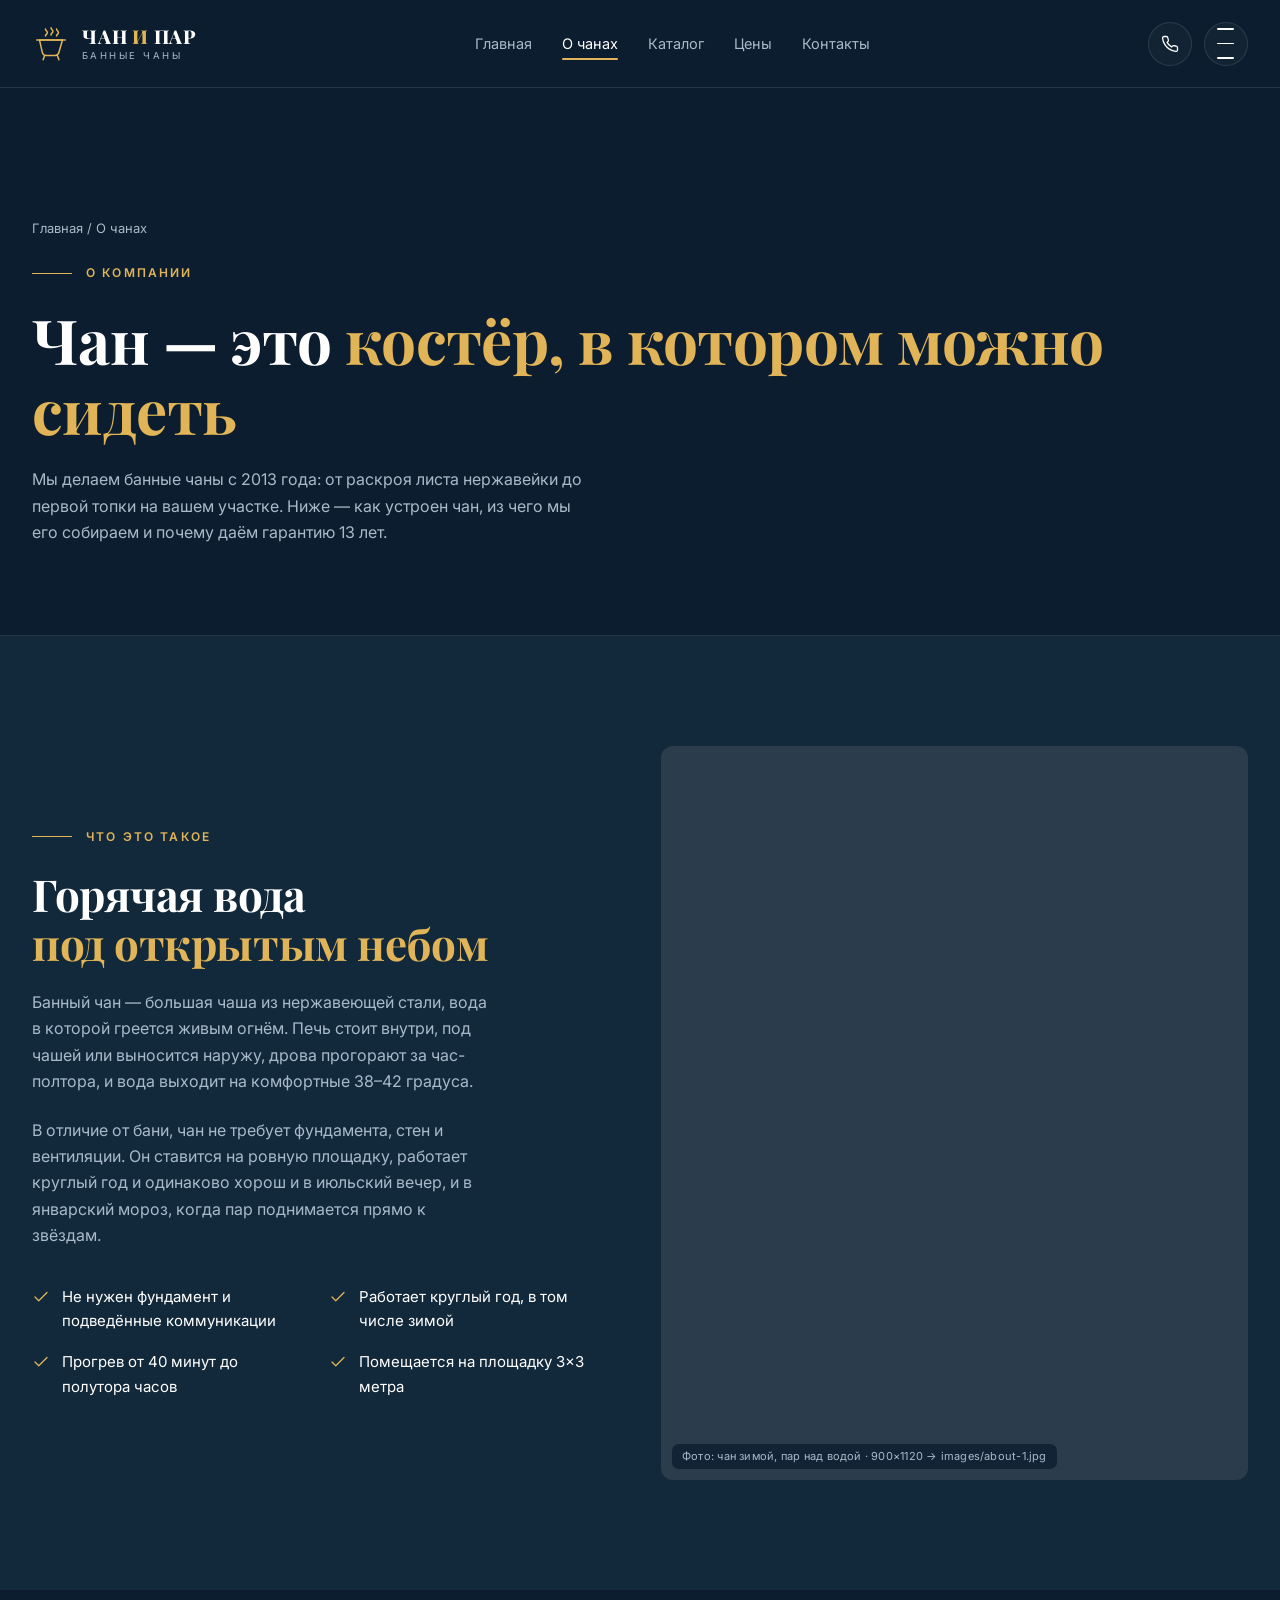
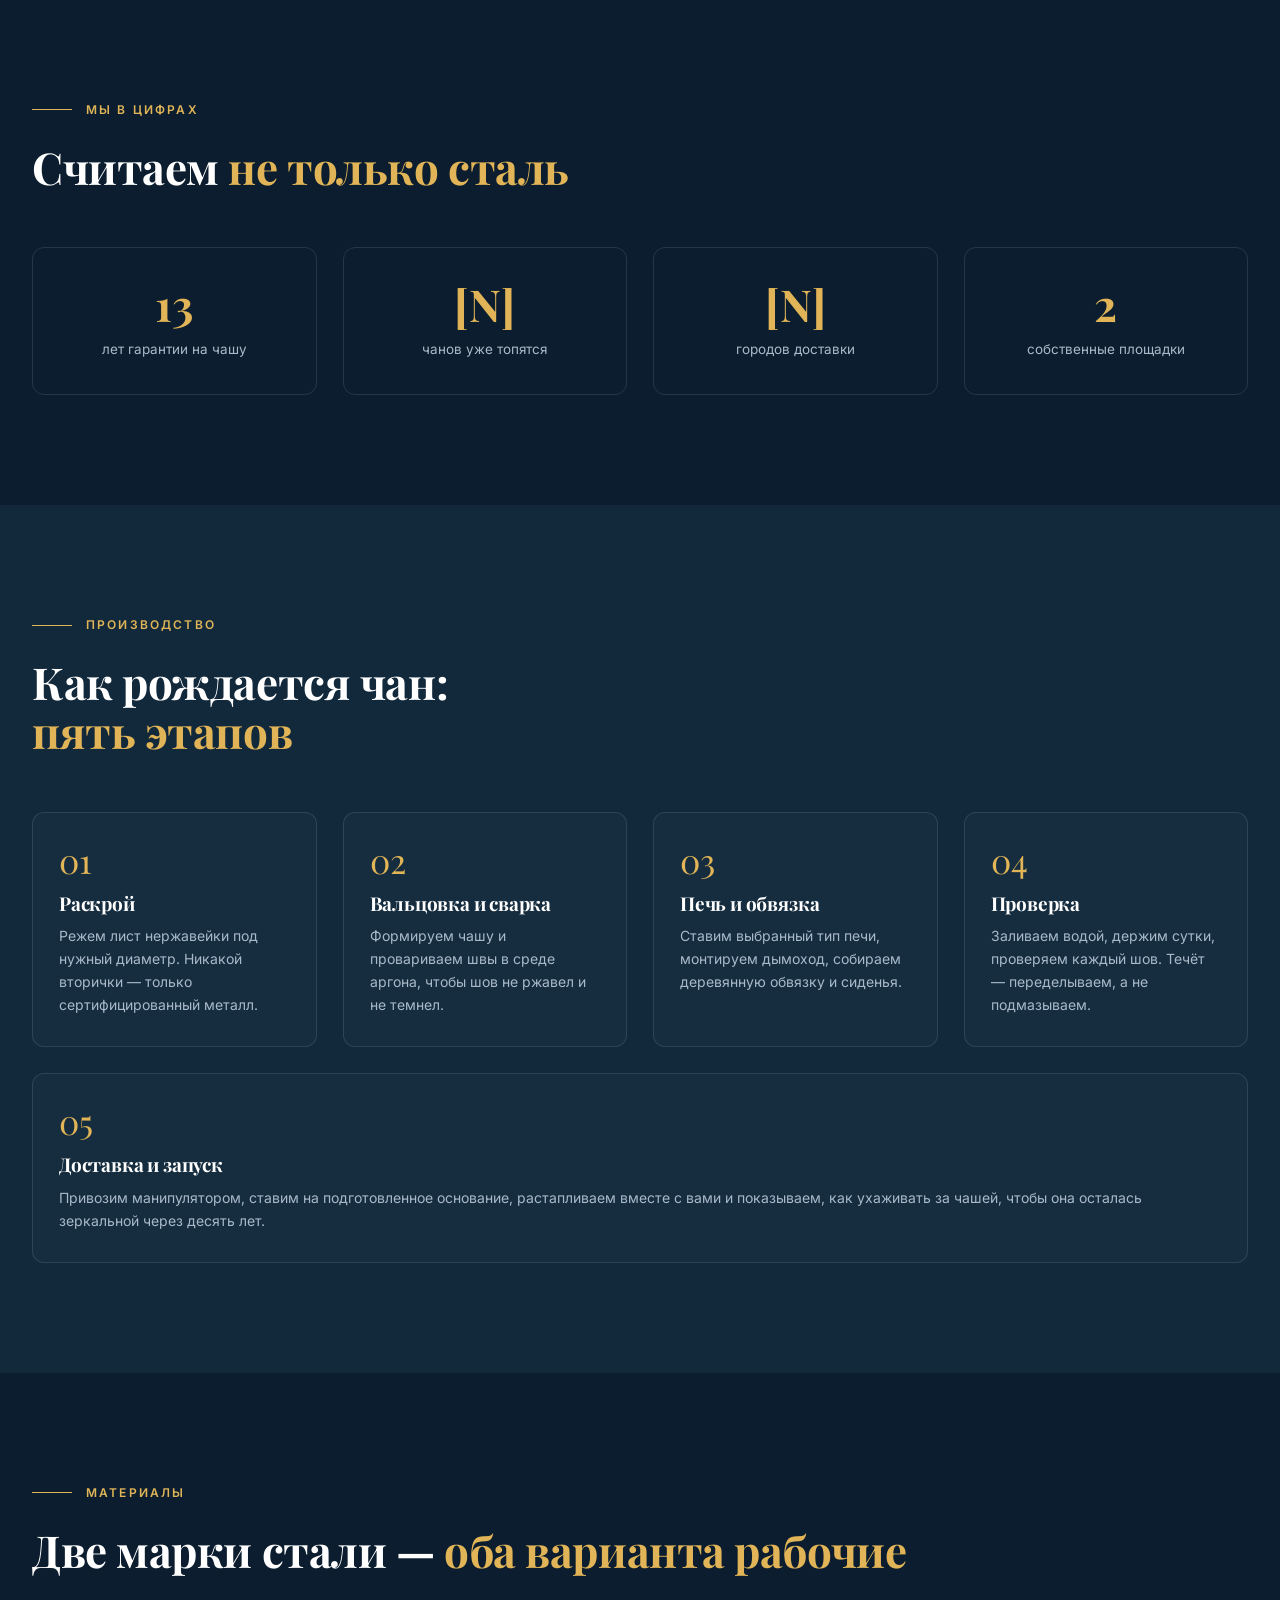
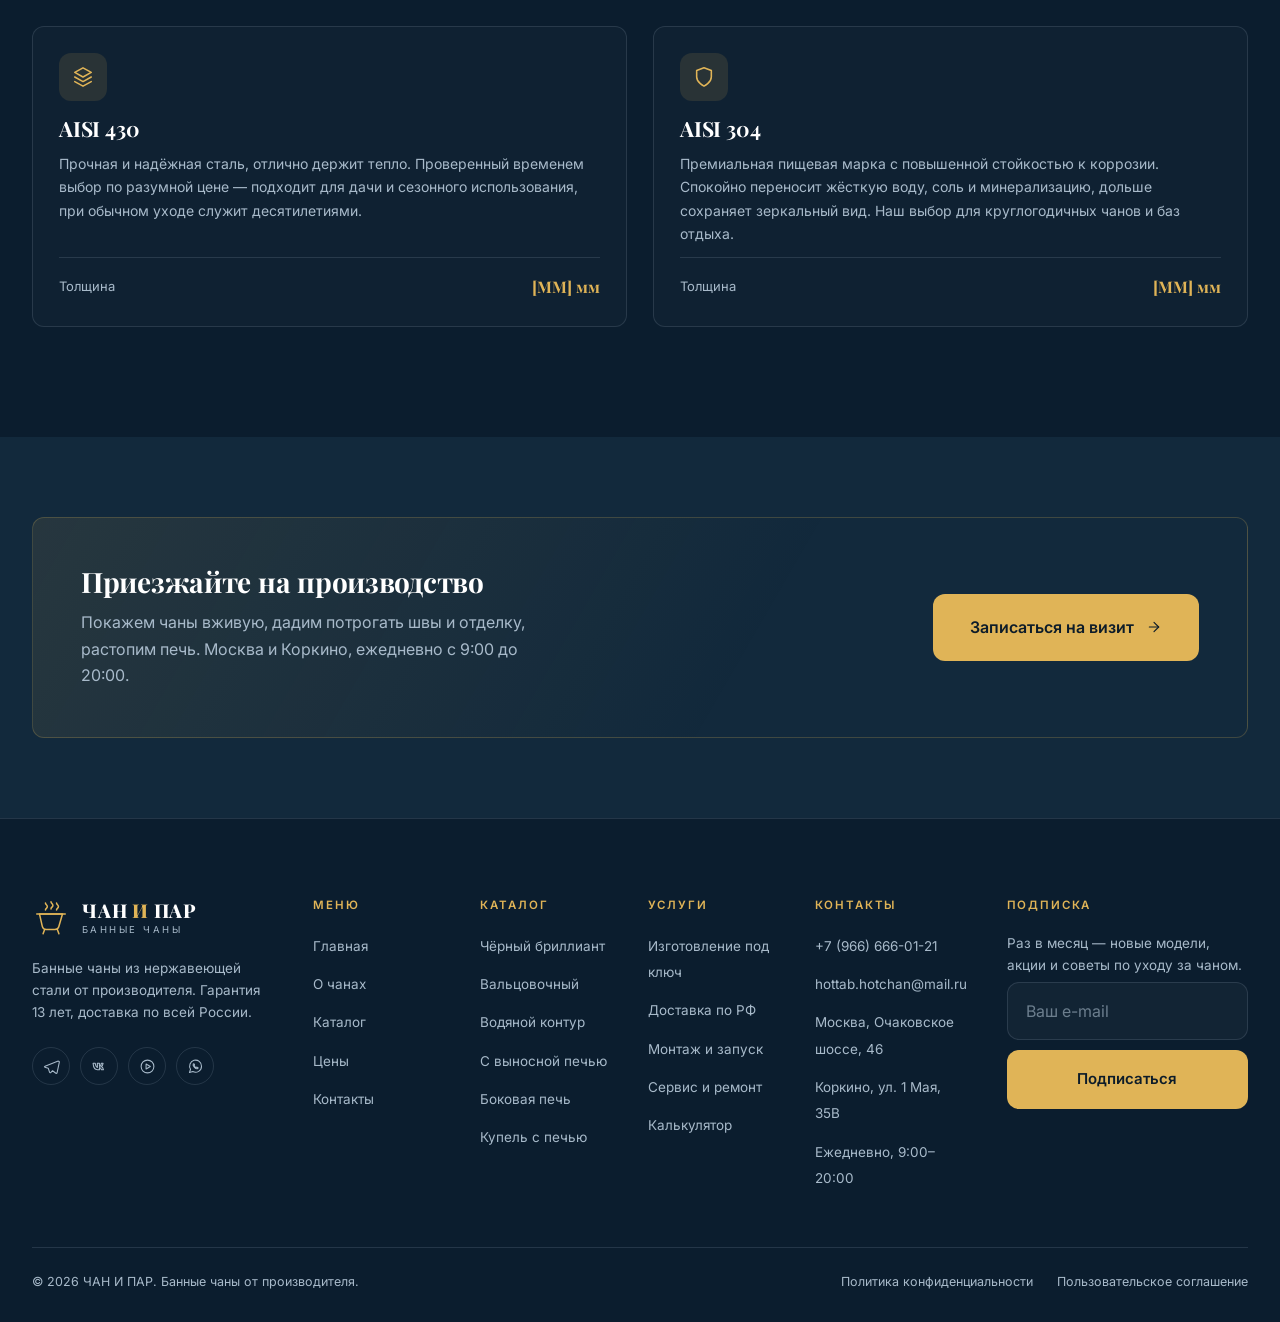
==== commit 4aa2469d: "Ребрендинг: ЖАР///ДЫМ → ЧАН И ПАР Новое имя и знак на всех пяти страницах.  Знак: чаша с тремя завит" ====
--- a/about.html
+++ b/about.html
@@ -3,18 +3,20 @@
 <head>
 <meta charset="UTF-8">
 <meta name="viewport" content="width=device-width, initial-scale=1">
-<title>О чанах — ЖАР///ДЫМ</title>
+<title>О чанах — ЧАН И ПАР</title>
 <meta name="description" content="Как устроен банный чан, из какой стали мы его варим, пять этапов производства и почему гарантия 13 лет.">
 <link rel="preconnect" href="https://fonts.googleapis.com">
 <link rel="preconnect" href="https://fonts.gstatic.com" crossorigin>
 <link href="https://fonts.googleapis.com/css2?family=Playfair+Display:wght@600;700;800&family=Inter:wght@400;500;600;700&display=swap" rel="stylesheet">
+<link rel="icon" href="images/favicon.svg" type="image/svg+xml">
+<link rel="apple-touch-icon" href="images/apple-touch-icon.png">
 <link rel="stylesheet" href="style.css">
 </head>
 <body>
 
 <header class="header header--solid">
   <div class="container header__inner">
-    <a class="logo" href="index.html" aria-label="Жар-Дым — на главную"><svg class="logo__mark" viewBox="0 0 40 40" fill="none" stroke="currentColor" stroke-width="1.7" stroke-linecap="round" stroke-linejoin="round"><path d="M6 18h28l-3 12a4 4 0 0 1-4 3H13a4 4 0 0 1-4-3Z"/><path d="M4 18h32"/><path d="M20 14c2.5-2 1-4.5 0-6-.5 2-2 2.5-3 3.5-1 1 0 2.5 3 2.5Z"/><path d="M11 40v-4M20 40v-4M29 40v-4" opacity=".55"/></svg><span class="logo__text"><span class="logo__name">ЖАР<i>///</i>ДЫМ</span><span class="logo__sub">банные чаны</span></span></a>
+    <a class="logo" href="index.html" aria-label="Чан и Пар — на главную"><svg class="logo__mark" viewBox="0 0 48 48" fill="none" stroke="currentColor" stroke-width="1.9" stroke-linecap="round" stroke-linejoin="round" aria-hidden="true"><path d="M17 14c0-2.2 2.4-2.2 2.4-4.4S17 7.2 17 5"/><path d="M24 12.5c0-2.2 2.4-2.2 2.4-4.4S24 5.7 24 3.5"/><path d="M31 14c0-2.2 2.4-2.2 2.4-4.4S31 7.2 31 5"/><path d="M6 19h36"/><path d="M9.5 19 13 34.5c.5 2.4 2.5 3.9 5 3.9h11c2.5 0 4.5-1.5 5-3.9L38.5 19Z"/><path d="M16 38.4 14 44M32 38.4 34 44"/></svg><span class="logo__text"><span class="logo__name">ЧАН <i>И</i> ПАР</span><span class="logo__sub">банные чаны</span></span></a>
     <nav class="nav"><ul class="nav__list"><li><a class="nav__link" href="index.html">Главная</a></li><li><a class="nav__link is-active" href="about.html">О чанах</a></li><li><a class="nav__link" href="services.html">Каталог</a></li><li><a class="nav__link" href="prices.html">Цены</a></li><li><a class="nav__link" href="contacts.html">Контакты</a></li></ul></nav>
     <div class="header__actions">
       <a class="icon-btn" href="tel:+79666660121" aria-label="Позвонить"><svg width="18" height="18" viewBox="0 0 24 24" fill="none" stroke="currentColor" stroke-width="1.7" stroke-linecap="round" stroke-linejoin="round"><path d="M22 16.9v3a2 2 0 0 1-2.2 2 19.8 19.8 0 0 1-8.6-3.1 19.5 19.5 0 0 1-6-6A19.8 19.8 0 0 1 2.1 4.2 2 2 0 0 1 4.1 2h3a2 2 0 0 1 2 1.7c.1 1 .4 1.9.7 2.8a2 2 0 0 1-.5 2.1L8.1 9.9a16 16 0 0 0 6 6l1.3-1.2a2 2 0 0 1 2.1-.5c.9.3 1.8.6 2.8.7a2 2 0 0 1 1.7 2Z"/></svg></a>
@@ -129,7 +131,7 @@
   <div class="container">
     <div class="footer__grid">
       <div class="footer__brand">
-        <a class="logo" href="index.html" aria-label="Жар-Дым — на главную"><svg class="logo__mark" viewBox="0 0 40 40" fill="none" stroke="currentColor" stroke-width="1.7" stroke-linecap="round" stroke-linejoin="round"><path d="M6 18h28l-3 12a4 4 0 0 1-4 3H13a4 4 0 0 1-4-3Z"/><path d="M4 18h32"/><path d="M20 14c2.5-2 1-4.5 0-6-.5 2-2 2.5-3 3.5-1 1 0 2.5 3 2.5Z"/><path d="M11 40v-4M20 40v-4M29 40v-4" opacity=".55"/></svg><span class="logo__text"><span class="logo__name">ЖАР<i>///</i>ДЫМ</span><span class="logo__sub">банные чаны</span></span></a>
+        <a class="logo" href="index.html" aria-label="Чан и Пар — на главную"><svg class="logo__mark" viewBox="0 0 48 48" fill="none" stroke="currentColor" stroke-width="1.9" stroke-linecap="round" stroke-linejoin="round" aria-hidden="true"><path d="M17 14c0-2.2 2.4-2.2 2.4-4.4S17 7.2 17 5"/><path d="M24 12.5c0-2.2 2.4-2.2 2.4-4.4S24 5.7 24 3.5"/><path d="M31 14c0-2.2 2.4-2.2 2.4-4.4S31 7.2 31 5"/><path d="M6 19h36"/><path d="M9.5 19 13 34.5c.5 2.4 2.5 3.9 5 3.9h11c2.5 0 4.5-1.5 5-3.9L38.5 19Z"/><path d="M16 38.4 14 44M32 38.4 34 44"/></svg><span class="logo__text"><span class="logo__name">ЧАН <i>И</i> ПАР</span><span class="logo__sub">банные чаны</span></span></a>
         <p class="footer__about">Банные чаны из нержавеющей стали от производителя. Гарантия 13 лет, доставка по всей России.</p>
         <div class="socials">
           <a class="social" href="#" aria-label="Telegram"><svg width="17" height="17" viewBox="0 0 24 24" fill="none" stroke="currentColor" stroke-width="1.5" stroke-linecap="round" stroke-linejoin="round"><path d="M21.5 4.3 2.9 11.5c-1.1.4-1.1 1.1-.2 1.4l4.7 1.5 1.8 5.5c.2.6.4.8 1 .8.5 0 .7-.2 1-.5l2.3-2.2 4.7 3.5c.9.5 1.5.2 1.7-.8l3.1-14.6c.3-1.2-.5-1.8-1.5-1.4Z"/></svg></a>
@@ -178,7 +180,7 @@
   </div>
   <div class="container">
     <div class="footer__bottom">
-      <span>© 2026 ЖАР///ДЫМ. Банные чаны от производителя.</span>
+      <span>© 2026 ЧАН И ПАР. Банные чаны от производителя.</span>
       <span class="footer__legal">
         <a href="#">Политика конфиденциальности</a>
         <a href="#">Пользовательское соглашение</a>
--- a/style.css
+++ b/style.css
@@ -130,7 +130,7 @@
 /* ---------- 5. Заглушки под фотографии ----------
    Серый прямоугольник с подписью. Если положить реальный файл
    в images/, он подхватится автоматически через --img.
-   Чтобы убрать подписи после загрузки фото — удалите правило .ph::after
+   Чтобы убрать подписи после загрузки фото — удалите правило .ph[data-ph]::after
 ------------------------------------------------------------------ */
 .ph{
   position:relative;
@@ -141,7 +141,7 @@
   border-radius:var(--r);
   overflow:hidden;
 }
-.ph::after{
+.ph[data-ph]::after{
   content:attr(data-ph);
   position:absolute;
   left:10px;
@@ -191,7 +191,7 @@
   font-weight:800;
   letter-spacing:.04em;
 }
-.logo__name i{color:var(--gold);font-style:normal;letter-spacing:-.02em;}
+.logo__name i{color:var(--gold);font-style:normal;}
 .logo__sub{
   font-size:9.5px;
   letter-spacing:.26em;
@@ -313,7 +313,7 @@
     linear-gradient(90deg,rgba(11,25,40,.94) 0%,rgba(11,25,40,.80) 42%,rgba(11,25,40,.30) 75%,rgba(11,25,40,.55) 100%),
     linear-gradient(180deg,rgba(11,25,40,.75) 0%,transparent 30%,rgba(11,25,40,.55) 100%);
 }
-.hero__media::after{
+.hero__media[data-ph]::after{
   content:attr(data-ph);
   position:absolute;
   right:14px;bottom:14px;
@@ -428,7 +428,7 @@
   background-size:cover;
   background-position:center;
 }
-.diamond__cell::after{
+.diamond__cell[data-ph]::after{
   content:attr(data-ph);
   position:absolute;
   inset:0;
@@ -479,7 +479,7 @@
   position:absolute;inset:0;
   background:linear-gradient(90deg,rgba(11,25,40,.92) 0%,rgba(11,25,40,.62) 50%,rgba(11,25,40,.45) 100%);
 }
-.offer__media::after{
+.offer__media[data-ph]::after{
   content:attr(data-ph);
   position:absolute;
   left:14px;bottom:14px;
@@ -908,6 +908,15 @@
   .header__actions .icon-btn{display:none;}
 
   .hero{min-height:auto;padding:calc(var(--hdr) + 46px) 0 56px;}
+  /* на узком экране затемнение мягче и кадр смещён к чану, иначе фото не видно */
+  .hero__media{background-position:72% center;}
+  .hero__media::before{
+    background:linear-gradient(180deg,
+      rgba(11,25,40,.86) 0%,
+      rgba(11,25,40,.58) 38%,
+      rgba(11,25,40,.52) 62%,
+      rgba(11,25,40,.90) 100%);
+  }
   .hero__cta{gap:16px;}
   .hero__cta .btn{width:100%;}
   .chips{gap:8px;}
@@ -932,7 +941,7 @@
   }
   .diamond__cell:first-child{grid-column:span 2;aspect-ratio:16/10;}
   .diamond__img{transform:none;}
-  .diamond__cell::after{
+  .diamond__cell[data-ph]::after{
     transform:none;
     display:block;
     inset:auto auto 8px 8px;
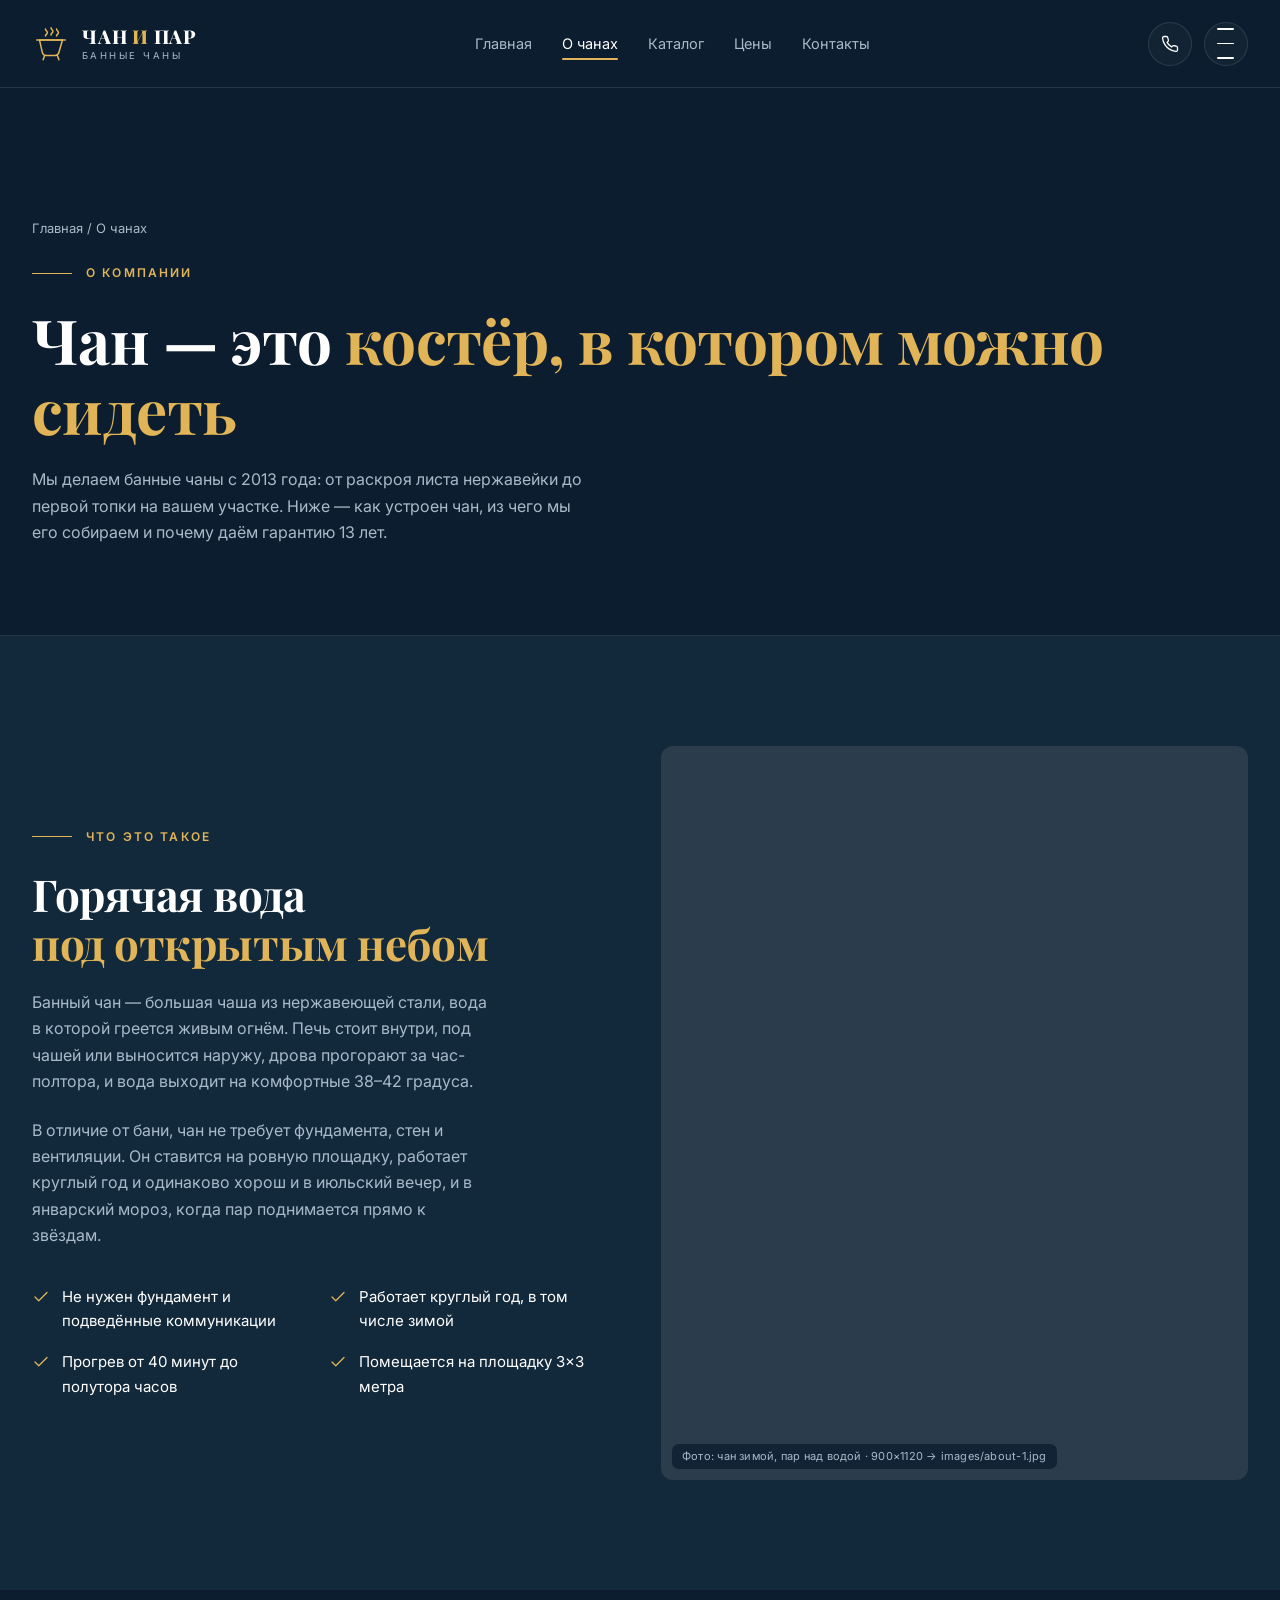
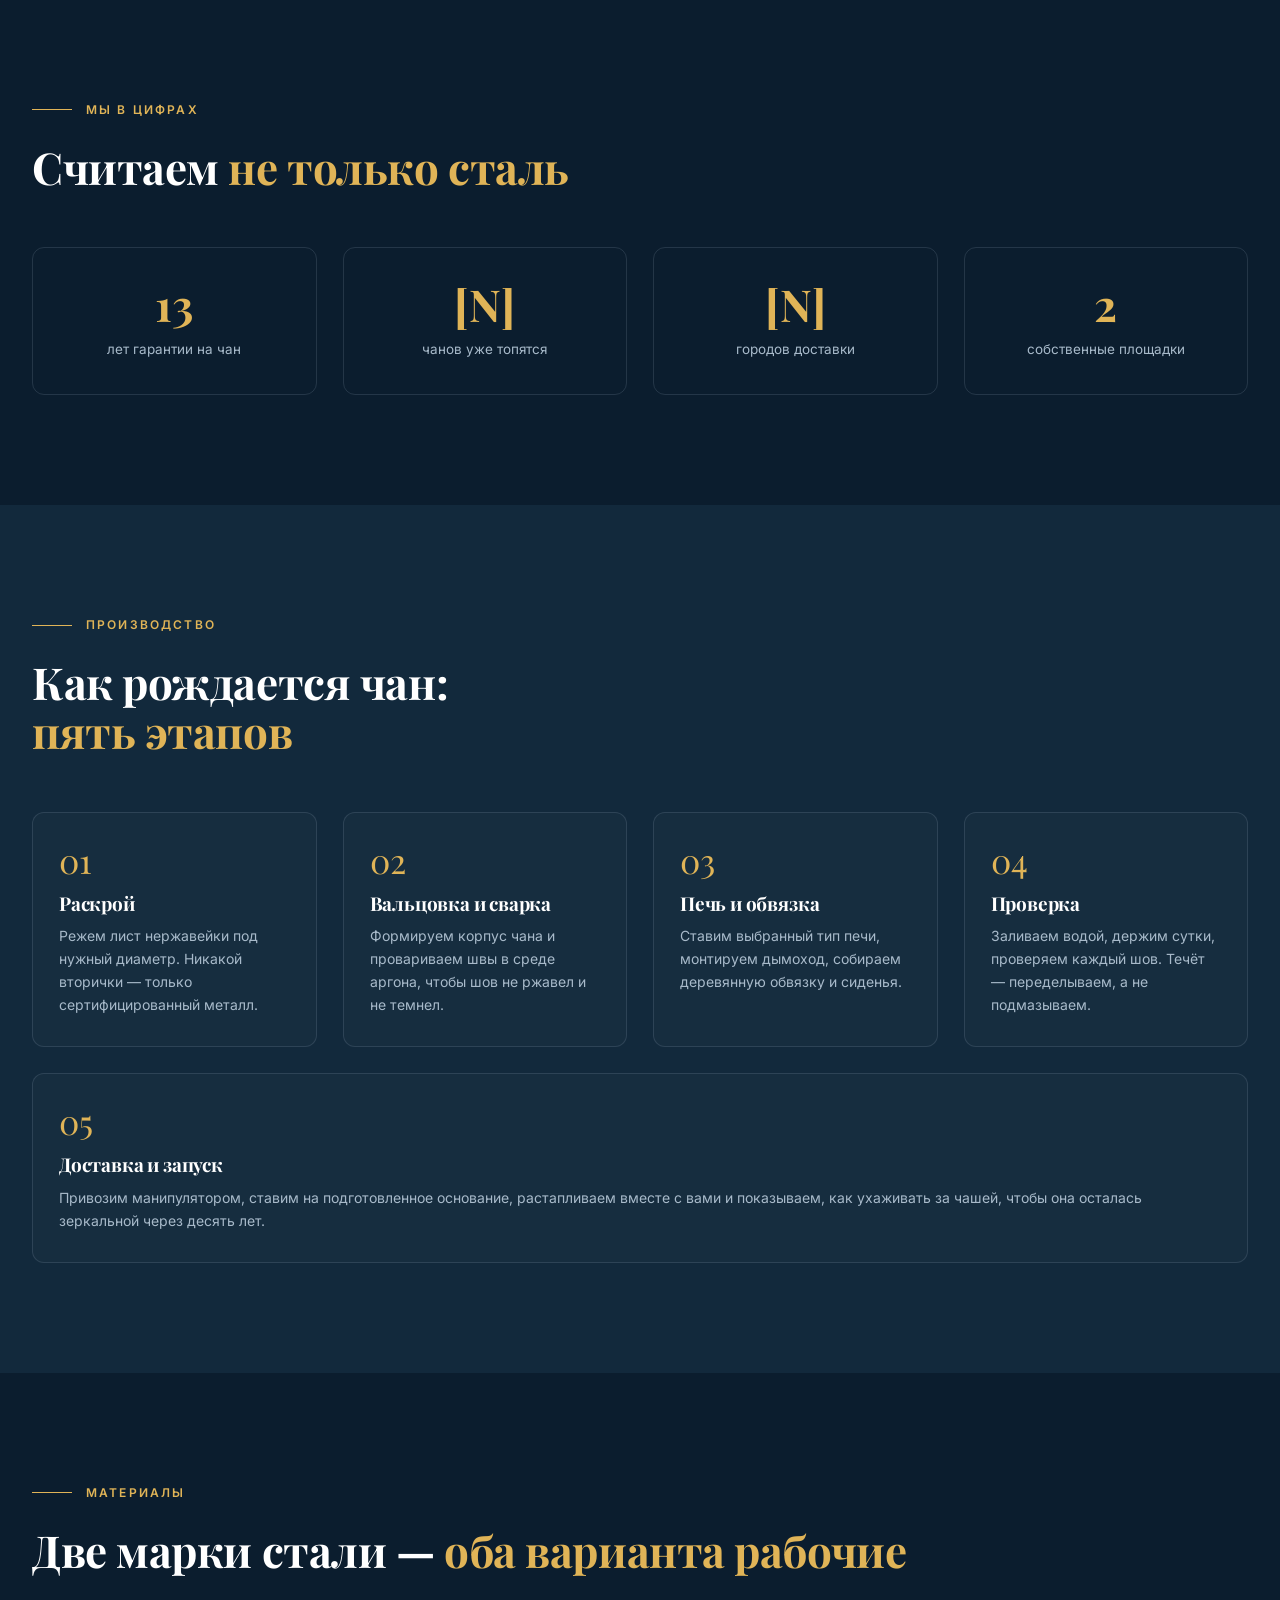
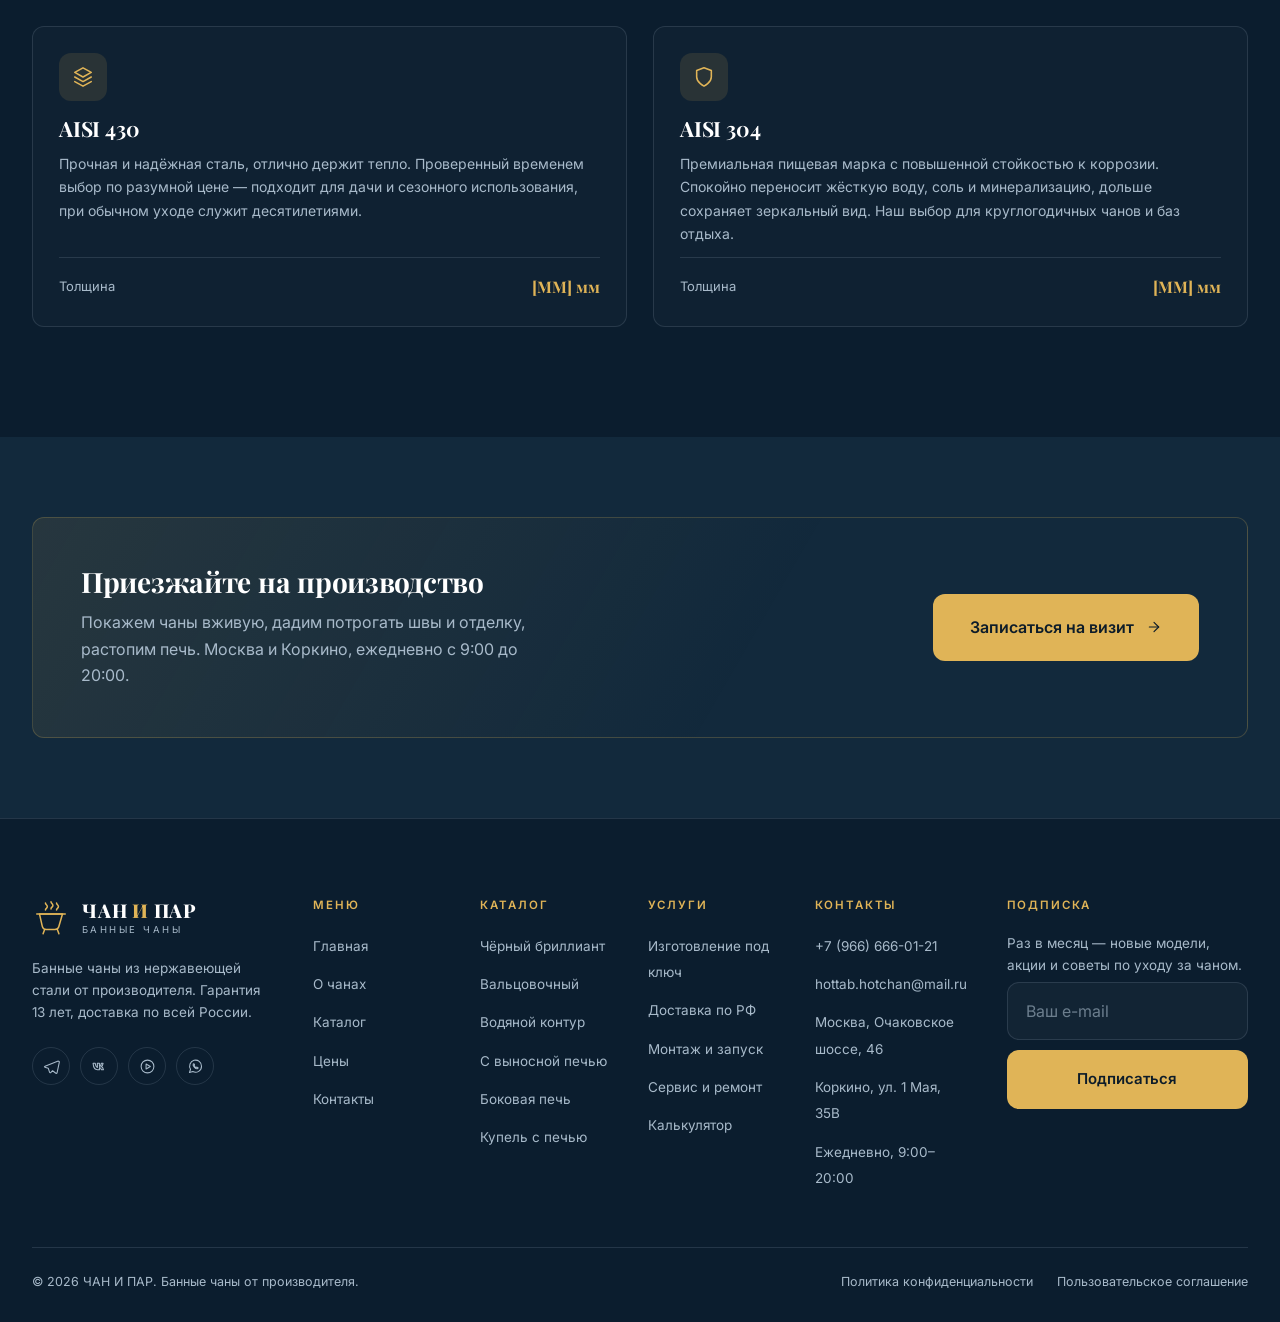
==== commit fe45dd29: "«Чан» вместо «чаша» в обещаниях и услугах - о чанах: «лет гарантии на чан», meta description без «ва" ====
--- a/about.html
+++ b/about.html
@@ -4,7 +4,7 @@
 <meta charset="UTF-8">
 <meta name="viewport" content="width=device-width, initial-scale=1">
 <title>О чанах — ЧАН И ПАР</title>
-<meta name="description" content="Как устроен банный чан, из какой стали мы его варим, пять этапов производства и почему гарантия 13 лет.">
+<meta name="description" content="Как устроен банный чан, из какой стали мы его делаем, пять этапов производства и почему гарантия 13 лет.">
 <link rel="preconnect" href="https://fonts.googleapis.com">
 <link rel="preconnect" href="https://fonts.gstatic.com" crossorigin>
 <link href="https://fonts.googleapis.com/css2?family=Playfair+Display:wght@600;700;800&family=Inter:wght@400;500;600;700&display=swap" rel="stylesheet">
@@ -69,7 +69,7 @@
     <div class="eyebrow">Мы в цифрах</div>
     <h2 class="h-lg">Считаем <span class="gold">не только сталь</span></h2>
     <div class="stats">
-      <div class="stat"><b>13</b><span>лет гарантии на чашу</span></div>
+      <div class="stat"><b>13</b><span>лет гарантии на чан</span></div>
       <div class="stat"><b>[N]</b><span>чанов уже топятся</span></div>
       <div class="stat"><b>[N]</b><span>городов доставки</span></div>
       <div class="stat"><b>2</b><span>собственные площадки</span></div>
@@ -83,7 +83,7 @@
     <h2 class="h-lg">Как рождается чан:<br><span class="gold">пять этапов</span></h2>
     <div class="steps">
       <article class="step"><div class="step__num">01</div><h3>Раскрой</h3><p>Режем лист нержавейки под нужный диаметр. Никакой вторички — только сертифицированный металл.</p></article>
-      <article class="step"><div class="step__num">02</div><h3>Вальцовка и сварка</h3><p>Формируем чашу и провариваем швы в среде аргона, чтобы шов не ржавел и не темнел.</p></article>
+      <article class="step"><div class="step__num">02</div><h3>Вальцовка и сварка</h3><p>Формируем корпус чана и провариваем швы в среде аргона, чтобы шов не ржавел и не темнел.</p></article>
       <article class="step"><div class="step__num">03</div><h3>Печь и обвязка</h3><p>Ставим выбранный тип печи, монтируем дымоход, собираем деревянную обвязку и сиденья.</p></article>
       <article class="step"><div class="step__num">04</div><h3>Проверка</h3><p>Заливаем водой, держим сутки, проверяем каждый шов. Течёт — переделываем, а не подмазываем.</p></article>
     </div>
